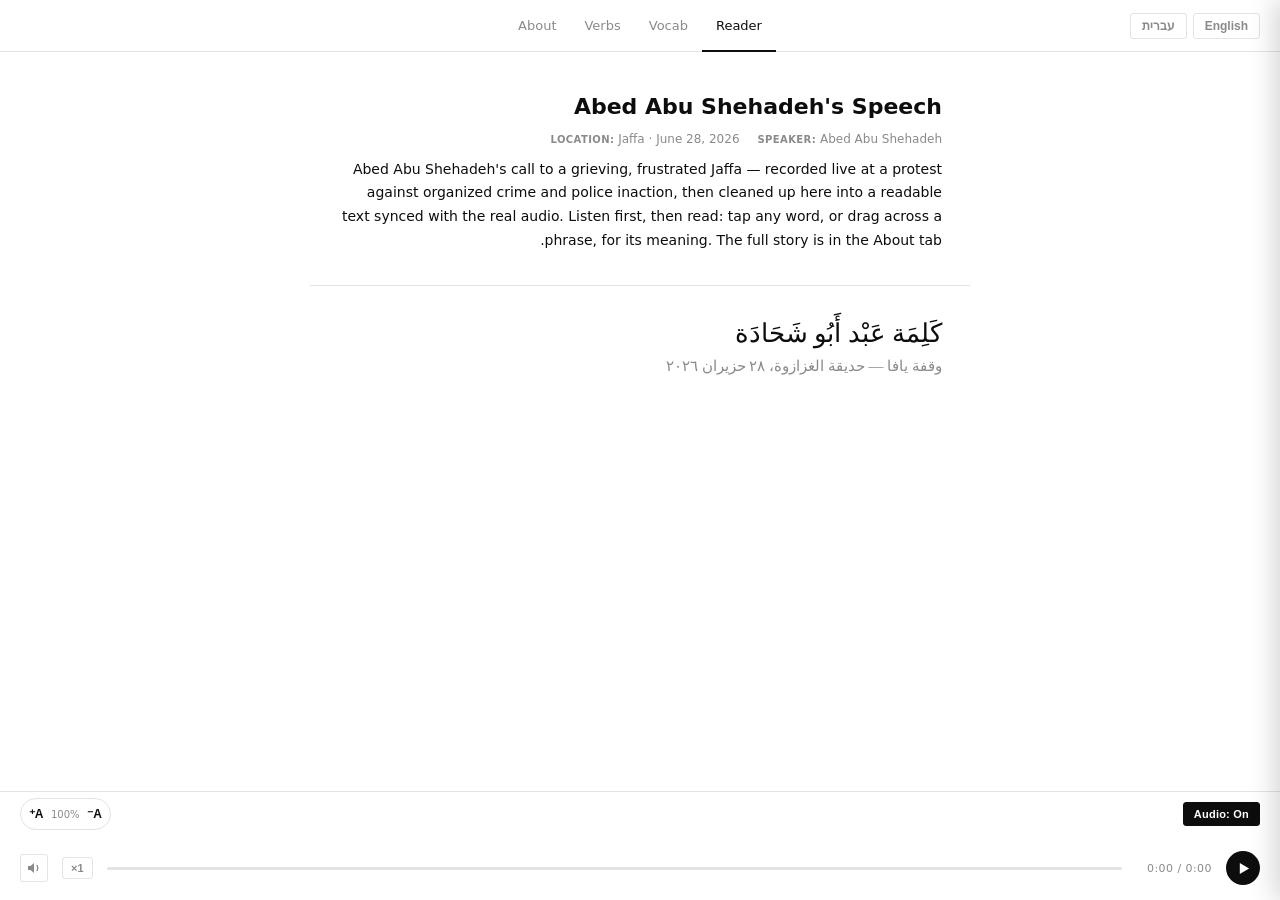
==== app/index.html @ c590884f "Replace the mobile tab row with a hamburger side menu The tab row and language switch were competing" ====
<!DOCTYPE html>
<html lang="ar">
<head>
<meta charset="UTF-8">
<title>Arabic Lab — Reader</title>
<meta name="viewport" content="width=device-width, initial-scale=1">
<link rel="stylesheet" href="css/style.css">
</head>
<body>

<!-- HEADER -->
<header class="header">
  <button class="hamburger-btn" id="hamburger-btn" onclick="openMenu()" aria-label="Menu">
    <svg width="19" height="14" viewBox="0 0 19 14"><rect width="19" height="2"/><rect y="6" width="19" height="2"/><rect y="12" width="19" height="2"/></svg>
  </button>
  <span class="mobile-header-title" id="mobile-header-title">Reader</span>
  <div class="header-side">
    <div class="lang-switch" id="lang-switch">
      <button class="lang-switch-btn" data-lang="he" onclick="setAppLang('he')">עברית</button>
      <button class="lang-switch-btn" data-lang="en" onclick="setAppLang('en')">English</button>
    </div>
  </div>
  <nav class="tabs">
    <div class="tab active" id="tab-reader" onclick="switchTab('reader')">Reader</div>
    <div class="tab" id="tab-vocab" onclick="switchTab('vocab')">Vocab</div>
    <div class="tab" id="tab-verbs" onclick="switchTab('verbs')">Verbs</div>
    <div class="tab" id="tab-about" onclick="switchTab('about')">About</div>
  </nav>
  <div class="header-side" aria-hidden="true"></div>
</header>

<!-- MOBILE SIDE MENU (hamburger drawer) -->
<div class="menu-backdrop" id="menu-backdrop" onclick="closeMenu()"></div>
<nav class="side-menu" id="side-menu">
  <div class="side-menu-header">
    <span class="side-menu-title">Arabic Lab</span>
    <button class="side-menu-close" onclick="closeMenu()" aria-label="Close menu">&times;</button>
  </div>
  <div class="side-menu-items">
    <div class="side-menu-item active" id="menu-tab-reader" onclick="selectMenuTab('reader')">Reader</div>
    <div class="side-menu-item" id="menu-tab-vocab" onclick="selectMenuTab('vocab')">Vocab</div>
    <div class="side-menu-item" id="menu-tab-verbs" onclick="selectMenuTab('verbs')">Verbs</div>
    <div class="side-menu-item" id="menu-tab-about" onclick="selectMenuTab('about')">About</div>
  </div>
</nav>

<!-- READER VIEW -->
<div class="view active" id="view-reader">
  <div class="scroll-area" id="scroll-area">
    <main class="reader" id="reader">
      <div class="lesson-head">
        <h1 class="lesson-title" id="lesson-title" onclick="showHeaderGloss('title')">Abed Abu Shehadeh's Speech</h1>
        <div class="lesson-meta">
          <span class="lesson-meta-item"><span class="lesson-meta-label" id="meta-speaker-label">Speaker:</span> <span id="meta-speaker-value">Abed Abu Shehadeh</span></span>
          <span class="lesson-meta-item"><span class="lesson-meta-label" id="meta-location-label">Location:</span> <span id="meta-location-value">Jaffa &middot; June 28, 2026</span></span>
        </div>
        <p class="lesson-intro" id="lesson-intro">Abed Abu Shehadeh's call to a grieving, frustrated Jaffa — recorded live at a protest against organized crime and police inaction, then cleaned up here into a readable text synced with the real audio. Listen first, then read: tap any word, or drag across a phrase, for its meaning. The full story is in the About tab.</p>
      </div>
      <div class="lesson-title-ar" id="lesson-title-ar" onclick="showHeaderGloss('title')">&#1603;َ&#1604;ِ&#1605;َ&#1577; &#1593;َ&#1576;ْ&#1583; &#1571;َ&#1576;ُ&#1608; &#1588;َ&#1581;َ&#1575;&#1583;َ&#1577;</div>
      <div class="lesson-location-ar" id="lesson-location-ar" onclick="showHeaderGloss('location')">وقفة يافا — حديقة الغزازوة، ٢٨ حزيران ٢٠٢٦</div>
    </main>
  </div>
  <div class="reader-bottom">
    <div class="tray" id="tray">
      <div class="tray-handle-row" id="tray-handle">
        <div class="tray-handle-bar"></div>
      </div>
      <div class="tray-content">
        <div class="tray-arabic" id="tray-ar"></div>
        <div class="tray-divider"></div>
        <div class="tray-gloss">
          <div class="gloss-he" id="tray-he"></div>
          <div class="tray-meta-row" id="tray-meta"></div>
          <div class="gloss-en-wrap" id="gloss-en-wrap">
            <button class="en-chip" id="en-chip" onclick="toggleEn(event)">EN &rsaquo;</button>
            <span class="gloss-en hidden" id="tray-en"></span>
          </div>
        </div>
      </div>
      <div class="tray-actions">
        <button class="save-btn" id="save-btn" onclick="handleSave(event)">Save word</button>
      </div>
    </div>
    <div class="audio-toggle-row">
      <button class="audio-toggle-btn on" id="audio-toggle-btn" onclick="toggleAudioMode()" title="Turn off to read without the player driving audio">Audio: On</button>
      <div class="text-size-ctrl" id="text-size-ctrl">
        <button class="text-size-btn" id="text-size-dec" onclick="adjustReaderScale(-1)" aria-label="Decrease text size">A&#8315;</button>
        <span class="text-size-label" id="text-size-label">100%</span>
        <button class="text-size-btn" id="text-size-inc" onclick="adjustReaderScale(1)" aria-label="Increase text size">A&#8314;</button>
      </div>
    </div>
    <div class="audio-bar" id="audio-bar">
      <audio id="audio-el" src="audio/abed-speech.mp3" preload="metadata"></audio>
      <button class="play-btn" id="play-btn" onclick="togglePlay()">
        <svg id="play-icon" width="13" height="13" viewBox="0 0 14 14"><polygon points="3,1 13,7 3,13"/></svg>
      </button>
      <span class="time-label" id="time-label">0:00 / 0:00</span>
      <div class="scrubber" onclick="scrub(event)">
        <div class="scrubber-fill" id="scrubber-fill" style="width:0%"></div>
      </div>
      <button class="speed-btn" onclick="cycleSpeed()">1&times;</button>
      <button class="mute-btn" id="mute-btn" onclick="toggleMute()" title="Mute audio">
        <svg id="mute-icon" width="15" height="14" viewBox="0 0 15 14" fill="none">
          <path d="M1 5H3.5L7 2V12L3.5 9H1V5Z" fill="currentColor"/>
          <path d="M10 4.5C11 5.5 11 8.5 10 9.5" stroke="currentColor" stroke-width="1.3" stroke-linecap="round"/>
        </svg>
      </button>
    </div>
  </div>
</div>

<!-- VOCAB VIEW -->
<div class="view" id="view-vocab">
  <div class="vocab-scroll">
    <div class="vocab-inner">
      <div class="vocab-header">
        <span class="vocab-title" id="vocab-title">Saved Vocabulary</span>
        <span class="vocab-count" id="vocab-count">0 items</span>
      </div>
      <div class="vocab-toolbar" id="vocab-toolbar">
        <input type="text" id="vocab-search" class="vocab-search" dir="auto" placeholder="Search Arabic, Hebrew, English…" oninput="setVocabSearch(this.value)">
        <div class="vocab-chip-group" id="vocab-type-chips">
          <button class="vocab-chip active" data-filter="all" id="chip-all" onclick="setVocabTypeFilter('all')">All</button>
          <button class="vocab-chip" data-filter="verb" id="chip-verb" onclick="setVocabTypeFilter('verb')">Verbs</button>
          <button class="vocab-chip" data-filter="phrase" id="chip-phrase" onclick="setVocabTypeFilter('phrase')">Phrases</button>
          <button class="vocab-chip" data-filter="other" id="chip-other" onclick="setVocabTypeFilter('other')">Other words</button>
        </div>
        <select id="vocab-sort" class="vocab-sort" onchange="setVocabSort(this.value)">
          <option value="speech" id="sort-speech">Order in speech</option>
          <option value="alpha" id="sort-alpha">Alphabetical (Arabic)</option>
          <option value="recent" id="sort-recent">Recently added</option>
        </select>
      </div>
      <div class="vocab-empty" id="vocab-empty">No words or phrases saved yet — tap a word or drag across a phrase in the Reader, then Save.</div>
      <div class="vocab-list" id="vocab-list"></div>
    </div>
  </div>
</div>

<!-- VERBS VIEW -->
<div class="view" id="view-verbs">
  <div class="verbs-scroll">
    <div class="verbs-inner">
      <div class="verbs-header">
        <span class="verbs-title" id="verbs-title">Verbs in this lesson</span>
        <span class="verbs-count" id="verbs-count"></span>
      </div>
      <div class="verbs-layout">
        <div class="verb-pills" id="verb-pills"></div>
        <div class="verb-card" id="verb-card"></div>
      </div>
    </div>
  </div>
</div>

<!-- ABOUT VIEW -->
<div class="view" id="view-about">
  <div class="about-scroll">
    <div class="about-wrap">
      <div class="about-inner" id="about-inner"></div>
    </div>
  </div>
</div>

<div class="toast" id="toast"></div>

<script src="js/lesson-data.js"></script>
<script src="js/verbs-data.js"></script>
<script src="js/vocab-data.js"></script>
<script src="js/app.js"></script>
</body>
</html>
---- app/css/style.css ----
*, *::before, *::after { box-sizing: border-box; margin: 0; padding: 0; }
:root {
  --black: #0D0D0D; --mid: #8A8A8A; --light: #C8C7C4;
  --rule: #E4E3E0; --active-bg: #F0EFE9;
  --tray-h: 148px; --bar-h: 64px; --reader-scale: 1;
}
html, body {
  height: 100%; height: 100dvh; background: #fff; color: var(--black);
  font-family: -apple-system, 'Segoe UI', system-ui, sans-serif;
  overflow: hidden; display: flex; flex-direction: column;
  user-select: none; -webkit-user-select: none;
  direction: rtl;
}
button, .tab, .word, .vocab-chip, .verb-pill, .verb-group-header { touch-action: manipulation; }

/* ── HEADER ── */
.header {
  flex-shrink: 0; height: 52px; background: #fff;
  border-bottom: 1px solid var(--rule);
  display: grid; grid-template-columns: 1fr auto 1fr; align-items: center;
  padding: 0 20px; z-index: 10;
}
.header-side { display: flex; align-items: center; }
.tabs { display: flex; justify-self: center; }
.tab {
  font-size: 13px; font-weight: 500; color: var(--mid);
  padding: 0 14px; height: 52px; display: flex; align-items: center;
  cursor: pointer; border-bottom: 2px solid transparent; transition: color .15s, border-color .15s;
}
.tab.active { color: var(--black); border-bottom-color: var(--black); }

/* ── HAMBURGER MENU (mobile only — see mobile media query for display:flex/block) ── */
.hamburger-btn {
  display: none; align-items: center; justify-content: center;
  width: 36px; height: 36px; border: none; background: transparent; color: var(--black);
  cursor: pointer; flex-shrink: 0; border-radius: 6px; transition: background .12s;
}
.hamburger-btn svg rect { fill: currentColor; }
.hamburger-btn:hover { background: var(--active-bg); }
.mobile-header-title { display: none; font-size: 14px; font-weight: 600; }
.menu-backdrop {
  position: fixed; inset: 0; background: rgba(0,0,0,.32);
  opacity: 0; pointer-events: none; transition: opacity .22s; z-index: 40;
}
.menu-backdrop.open { opacity: 1; pointer-events: auto; }
.side-menu {
  position: fixed; top: 0; bottom: 0; right: 0; width: min(78vw, 300px);
  background: #fff; box-shadow: -6px 0 24px rgba(0,0,0,.16);
  transform: translateX(100%); transition: transform .26s cubic-bezier(.25,.8,.25,1);
  z-index: 41; display: flex; flex-direction: column;
  padding-top: env(safe-area-inset-top); padding-bottom: env(safe-area-inset-bottom);
}
.side-menu.open { transform: translateX(0); }
.side-menu-header {
  display: flex; align-items: center; justify-content: space-between;
  padding: 18px 20px 14px; border-bottom: 1px solid var(--rule); flex-shrink: 0;
}
.side-menu-title { font-size: 15px; font-weight: 700; letter-spacing: .02em; }
.side-menu-close {
  width: 30px; height: 30px; border-radius: 50%; border: none; background: transparent;
  color: var(--mid); font-size: 20px; line-height: 1; cursor: pointer;
  display: flex; align-items: center; justify-content: center; transition: all .12s;
}
.side-menu-close:hover { background: var(--active-bg); color: var(--black); }
.side-menu-items { display: flex; flex-direction: column; padding: 8px 0; overflow-y: auto; }
.side-menu-item {
  padding: 14px 20px; font-size: 15px; font-weight: 500; color: var(--black);
  cursor: pointer; border-right: 3px solid transparent; text-align: right;
  transition: background .12s, border-color .12s;
}
.side-menu-item.active { border-right-color: var(--black); background: var(--active-bg); font-weight: 700; }
.side-menu-item:hover:not(.active) { background: var(--active-bg); }

/* ── GLOBAL LANGUAGE SWITCH ── */
.lang-switch { display: flex; align-items: center; gap: 6px; direction: ltr; }
.lang-switch-btn {
  font-size: 12px; font-weight: 600; padding: 5px 11px;
  border: 1px solid var(--rule); border-radius: 3px; background: transparent; color: var(--mid);
  cursor: pointer; transition: all .12s;
}
.lang-switch-btn:hover { border-color: var(--black); color: var(--black); }
.lang-switch-btn.active { background: var(--black); border-color: var(--black); color: #fff; }

/* ── VIEWS ── */
.view { display: none; flex: 1; overflow: hidden; flex-direction: column; }
.view.active { display: flex; }

/* ── READER ── */
.scroll-area { flex: 1; overflow-y: auto; overflow-x: hidden; }
.reader { max-width: 660px; margin: 0 auto; padding: 40px 0 48px; }
.lesson-head { padding: 0 28px 32px; border-bottom: 1px solid var(--rule); margin-bottom: 28px; text-align: right; }
.lesson-title { font-size: 22px; font-weight: 600; line-height: 1.35; direction: rtl; text-align: start; margin-bottom: 10px; cursor: pointer; transition: opacity .12s; }
.lesson-title:hover { opacity: .65; }
body.lang-en .lesson-title { direction: ltr; }
.lesson-meta { display: flex; flex-wrap: wrap; gap: 4px 18px; font-size: 12px; color: var(--mid); direction: rtl; text-align: start; }
body.lang-en .lesson-meta { direction: ltr; }
.lesson-meta-label { font-weight: 700; letter-spacing: .04em; text-transform: uppercase; font-size: 10px; }
.lesson-intro { font-size: 14px; line-height: 1.7; color: var(--black); margin-top: 12px; direction: rtl; text-align: start; }
body.lang-en .lesson-intro { direction: ltr; }
.lesson-title-ar {
  font-family: 'Traditional Arabic','Arabic Typesetting','Scheherazade New',serif;
  font-size: 26px; line-height: 1.5; direction: rtl; text-align: right;
  padding: 0 28px 4px; cursor: pointer; transition: opacity .12s;
}
.lesson-title-ar:hover { opacity: .65; }
.lesson-location-ar {
  font-family: 'Traditional Arabic','Arabic Typesetting','Scheherazade New',serif;
  font-size: 15px; color: var(--mid); direction: rtl; text-align: right;
  padding: 0 28px 24px; cursor: pointer; transition: opacity .12s;
}
.lesson-location-ar:hover { opacity: .65; }
.chunk { padding: 18px 28px; border-right: 3px solid transparent; transition: background .2s, border-color .2s; cursor: pointer; }
.chunk.active { background: var(--active-bg); border-right-color: var(--black); }
.chunk.flash { background: var(--active-bg); border-right-color: var(--black); }
.chunk-time { font-size: 10px; color: var(--mid); letter-spacing: .06em; margin-bottom: 6px; font-variant-numeric: tabular-nums; direction: ltr; cursor: pointer; width: fit-content; transition: color .12s; }
.chunk-time:hover { color: var(--black); text-decoration: underline; }
.chunk p { font-family: 'Traditional Arabic','Arabic Typesetting','Scheherazade New','Arial Unicode MS',serif; font-size: calc(20px * var(--reader-scale)); line-height: 2.2; direction: rtl; text-align: right; transition: font-size .15s; }
/* .sentence.active highlight disabled — a second highlight layer inside the already-highlighted
   active chunk read as noise, not signal. Kept selector structure inert in case a different
   treatment (e.g. underline instead of background) is worth trying later. */
.sentence { border-radius: 4px; box-decoration-break: clone; -webkit-box-decoration-break: clone; }
.word { cursor: pointer; display: inline; border-radius: 3px; padding: 2px 1px; transition: background .08s; }
.word:hover { background: rgba(13,13,13,.06); }
.word.selected { background: var(--black); color: #fff; }
.word.in-range { background: rgba(13,13,13,.13); }
.word.in-range.range-start, .word.in-range.range-end { background: rgba(13,13,13,.22); }
.word.live { box-shadow: inset 0 -3px 0 0 var(--black); }
.word.live.selected { box-shadow: none; }

/* ── READER TEXT SIZE CONTROL ── */
/* Lives in the always-visible audio-toggle-row (fixed chrome, never scrolls) rather than
   floating over the reading text — so it can never end up covering the very content it resizes,
   and growing the text never requires pinch-zooming out to reach it or any other toolbar. */
.text-size-ctrl {
  display: flex; align-items: center; gap: 2px;
  border: 1px solid var(--rule); border-radius: 20px; padding: 2px;
}
.text-size-btn {
  width: 26px; height: 26px; border-radius: 50%; border: none; background: transparent;
  color: var(--black); font-weight: 700; font-size: 12px; cursor: pointer;
  display: flex; align-items: center; justify-content: center; transition: background .12s;
}
.text-size-btn:hover:not(:disabled) { background: var(--active-bg); }
.text-size-btn:disabled { color: var(--light); cursor: default; }
.text-size-label { font-size: 10px; color: var(--mid); min-width: 28px; text-align: center; font-variant-numeric: tabular-nums; }

/* ── READER BOTTOM ── */
.reader-bottom { flex-shrink: 0; background: #fff; padding-bottom: env(safe-area-inset-bottom); position: relative; }
.tray { height: 0; overflow: hidden; border-top: 0px solid var(--rule); transition: height .22s cubic-bezier(.25,.8,.25,1), border-top-width .22s; display: flex; align-items: stretch; }
.tray.open { height: var(--tray-h); border-top-width: 1px; }
.tray-handle-row { display: none; }
.tray-content { flex: 1; display: flex; align-items: center; padding: 0 28px; gap: 28px; min-width: 0; }
.tray-arabic { font-family: 'Traditional Arabic','Arabic Typesetting','Scheherazade New',serif; font-size: 30px; line-height: 1.4; direction: rtl; min-width: 100px; max-width: 200px; text-align: right; flex-shrink: 0; }
.tray-arabic.phrase { font-size: 18px; line-height: 1.65; min-width: 130px; }
.tray-divider { width: 1px; background: var(--rule); align-self: stretch; margin: 20px 0; flex-shrink: 0; }
.tray-gloss { flex: 1; display: flex; flex-direction: column; gap: 7px; min-width: 0; }
.gloss-he { font-size: 20px; font-weight: 500; direction: rtl; text-align: start; }
body.lang-en .gloss-he { direction: ltr; }
.tray-meta-row { display: flex; align-items: center; gap: 8px; flex-wrap: wrap; }
.gloss-root { display: inline-flex; align-items: center; gap: 5px; font-size: 11px; font-weight: 600; letter-spacing: .06em; color: var(--mid); padding: 2px 7px; border: 1px solid var(--rule); border-radius: 3px; }
.root-dot { width: 5px; height: 5px; border-radius: 50%; background: var(--black); }
.badge { display: inline-block; font-size: 10px; font-weight: 700; letter-spacing: .07em; text-transform: uppercase; padding: 2px 7px; border-radius: 3px; }
.badge-idiom { color: var(--black); border: 1px solid var(--black); }
.badge-proverb { color: #fff; background: var(--black); border: 1px solid var(--black); }
.gloss-en-wrap { display: flex; align-items: center; gap: 8px; }
.gloss-en { font-size: 13px; color: var(--mid); transition: opacity .15s; direction: ltr; text-align: start; }
.gloss-en.hidden { opacity: 0; pointer-events: none; }
.en-chip { font-size: 10px; font-weight: 700; letter-spacing: .08em; padding: 3px 8px; border: 1px solid var(--rule); border-radius: 3px; cursor: pointer; color: var(--mid); background: transparent; transition: all .12s; }
.en-chip:hover { border-color: var(--black); color: var(--black); }
.en-chip.showing { background: var(--black); color: #fff; border-color: var(--black); }
.tray-actions { display: flex; flex-direction: column; gap: 8px; padding: 0 0 0 20px; align-items: flex-end; justify-content: center; flex-shrink: 0; }
.save-btn { font-size: 12px; font-weight: 600; letter-spacing: .04em; padding: 8px 14px; border-radius: 3px; cursor: pointer; border: 1.5px solid var(--black); background: transparent; color: var(--black); transition: all .12s; white-space: nowrap; min-width: 104px; text-align: center; }
.save-btn:hover { background: var(--black); color: #fff; }
.save-btn:disabled, .save-btn.saved {
  cursor: default; pointer-events: none;
  border-color: var(--rule); color: var(--mid); background: var(--active-bg);
}
.audio-toggle-row { display: flex; justify-content: space-between; align-items: center; padding: 6px 20px; border-top: 1px solid var(--rule); background: #fff; }
.audio-bar { height: var(--bar-h); display: flex; align-items: center; padding: 0 20px; gap: 14px; background: #fff; }
.play-btn { width: 34px; height: 34px; border-radius: 50%; background: var(--black); border: none; cursor: pointer; display: flex; align-items: center; justify-content: center; flex-shrink: 0; transition: opacity .12s; }
.play-btn:hover { opacity: .75; }
.play-btn svg { fill: #fff; }
.time-label { font-size: 11px; color: var(--mid); font-variant-numeric: tabular-nums; letter-spacing: .04em; flex-shrink: 0; min-width: 76px; }
.scrubber { flex: 1; height: 3px; background: var(--rule); border-radius: 2px; cursor: pointer; position: relative; }
.scrubber-fill { position: absolute; left: 0; top: 0; bottom: 0; background: var(--black); border-radius: 2px; }
.speed-btn { font-size: 11px; font-weight: 700; color: var(--mid); padding: 4px 8px; border: 1px solid var(--rule); border-radius: 3px; cursor: pointer; background: transparent; transition: all .12s; flex-shrink: 0; }
.speed-btn:hover { border-color: var(--black); color: var(--black); }
.mute-btn { display: flex; align-items: center; justify-content: center; width: 28px; height: 28px; color: var(--mid); border: 1px solid var(--rule); border-radius: 3px; cursor: pointer; background: transparent; transition: all .12s; flex-shrink: 0; }
.mute-btn:hover { border-color: var(--black); color: var(--black); }
.mute-btn.muted { color: #fff; background: var(--black); border-color: var(--black); }
.audio-toggle-btn { font-size: 11px; font-weight: 600; letter-spacing: .02em; padding: 5px 10px; border-radius: 3px; cursor: pointer; transition: all .12s; flex-shrink: 0; white-space: nowrap; }
.audio-toggle-btn.on { color: #fff; background: var(--black); border: 1px solid var(--black); }
.audio-toggle-btn:not(.on) { color: var(--mid); background: transparent; border: 1px solid var(--rule); }
.audio-toggle-btn:not(.on):hover { border-color: var(--black); color: var(--black); }
.audio-bar.audio-off { display: none; }

/* ── VERBS VIEW ── */
.verbs-scroll { flex: 1; overflow-y: auto; }
.verbs-inner { max-width: 1360px; margin: 0 auto; padding: 32px 24px 48px; }

.verbs-header { display: flex; align-items: baseline; justify-content: space-between; margin-bottom: 24px; }
.verbs-title { font-size: 13px; font-weight: 600; letter-spacing: .05em; text-transform: uppercase; }
.verbs-count { font-size: 12px; color: var(--mid); }

/* two-column layout: list (right, RTL) + drill-down card (left) */
.verbs-layout { display: flex; gap: 28px; align-items: flex-start; }

/* verb list (right column) */
.verb-pills { display: flex; flex-direction: column; gap: 0; width: 620px; flex-shrink: 0; max-height: calc(100vh - 180px); overflow-y: auto; position: sticky; top: 0; }
.verb-group-header {
  display: flex; align-items: baseline; gap: 8px; cursor: pointer; user-select: none;
  padding: 6px 2px 8px; border-bottom: 1.5px solid var(--black);
}
.verb-group-title { font-size: 15px; font-weight: 800; letter-spacing: .04em; color: var(--black); }
.verb-group-sub { font-weight: 400; letter-spacing: .02em; color: var(--mid); font-size: 13px; }
.verb-group-count { font-size: 11px; font-weight: 600; color: var(--mid); margin-inline-start: auto; }
.verb-group-chevron { font-size: 10px; color: var(--mid); transition: transform .15s; flex-shrink: 0; }
.verb-group-header.collapsed .verb-group-chevron { transform: rotate(-90deg); }
.verb-pill-row { display: grid; grid-template-columns: repeat(3, 1fr); gap: 6px 8px; }
.verb-pill-row.collapsed { display: none; }
.verb-group-header:hover .verb-group-title { color: var(--black); text-decoration: underline; }
.verb-pill {
  display: flex; align-items: baseline; justify-content: space-between; gap: 6px;
  width: 100%; box-sizing: border-box; text-align: right;
  font-size: 15px; padding: 6px 8px;
  border: 1.5px solid var(--rule); border-radius: 4px;
  cursor: pointer; background: transparent; color: var(--black);
  transition: all .12s;
}
.verb-pill.active { background: var(--black); color: #fff; border-color: var(--black); }
.verb-pill:hover:not(.active) { border-color: var(--black); }
.verb-pill-ar { font-family: 'Traditional Arabic','Arabic Typesetting','Scheherazade New',serif; font-size: 17px; direction: rtl; }
.verb-pill-root { font-size: 10px; font-weight: 600; letter-spacing: .04em; color: var(--mid); flex-shrink: 0; }
.verb-pill.active .verb-pill-root { color: rgba(255,255,255,.6); }

/* drill-down card (left column) */
.verb-pills + .verb-card { flex: 1; min-width: 0; }

/* main verb card */
.verb-card { border: 1px solid var(--rule); border-radius: 6px; overflow: hidden; }

.verb-card-head {
  padding: 24px 28px 20px;
  border-bottom: 1px solid var(--rule);
  display: flex; align-items: flex-start; justify-content: space-between; gap: 20px;
}
.verb-card-ar { text-align: right; }
.verb-ar-main {
  font-family: 'Traditional Arabic','Arabic Typesetting','Scheherazade New',serif;
  font-size: 38px; line-height: 1.3; direction: rtl; color: var(--black);
}
.verb-ar-sub {
  font-family: 'Traditional Arabic','Arabic Typesetting','Scheherazade New',serif;
  font-size: 15px; direction: rtl; color: var(--mid); margin-top: 2px; text-align: right;
}
.verb-card-meta { display: flex; flex-direction: column; gap: 10px; align-items: flex-end; }
.binyan-badge {
  font-size: 13px; font-weight: 700; letter-spacing: .04em;
  padding: 5px 12px; border: 1.5px solid var(--black); border-radius: 4px;
  color: var(--black); white-space: nowrap;
}
.verb-root-tag {
  font-size: 11px; font-weight: 600; letter-spacing: .1em; color: var(--mid);
  text-transform: uppercase;
}
.verb-gloss-he { font-size: 19px; font-weight: 500; direction: rtl; text-align: start; }
body.lang-en .verb-gloss-he { direction: ltr; }
.verb-gloss-en-wrap { display: flex; align-items: center; gap: 8px; margin-top: 2px; }
.verb-gloss-en { font-size: 13px; color: var(--mid); direction: ltr; text-align: start; }
.verb-gloss-en.hidden { display: none; }

/* derived forms */
.verb-derived { padding: 20px 28px; border-bottom: 1px solid var(--rule); }
.derived-label { font-size: 11px; font-weight: 600; letter-spacing: .08em; text-transform: uppercase; color: var(--mid); margin-bottom: 12px; }
.derived-row { display: flex; gap: 24px; flex-wrap: wrap; }
.derived-item { display: flex; flex-direction: column; gap: 3px; }
.derived-ar {
  font-family: 'Traditional Arabic','Arabic Typesetting','Scheherazade New',serif;
  font-size: 20px; direction: rtl; color: var(--black);
}
.derived-sub { font-size: 11px; color: var(--mid); direction: rtl; text-align: right; }

/* conjugation */
.verb-conj { padding: 20px 28px; }
.conj-tabs { display: flex; gap: 0; margin-bottom: 20px; border-bottom: 1px solid var(--rule); }
.conj-tab {
  font-size: 13px; font-weight: 500; color: var(--mid);
  padding: 8px 16px; cursor: pointer;
  border-bottom: 2px solid transparent; margin-bottom: -1px;
  transition: color .12s, border-color .12s;
}
.conj-tab.active { color: var(--black); border-bottom-color: var(--black); }

.conj-table-wrap { width: 100%; overflow-x: auto; -webkit-overflow-scrolling: touch; }
.conj-table { width: 100%; border-collapse: collapse; direction: rtl; }
.conj-table tr { border-bottom: 1px solid var(--rule); }
.conj-table tr:last-child { border-bottom: none; }
.conj-table td { padding: 10px 0; vertical-align: middle; }
.conj-pronoun {
  font-size: 12px; color: var(--mid); font-weight: 500;
  text-align: right; padding-right: 0; padding-left: 24px;
  white-space: nowrap; width: 80px;
}
.conj-he {
  font-size: 13px; color: var(--mid); text-align: right;
  padding-left: 20px; direction: rtl; white-space: nowrap;
}
.conj-ar {
  font-family: 'Traditional Arabic','Arabic Typesetting','Scheherazade New',serif;
  font-size: 20px; direction: rtl; text-align: right;
  color: var(--black);
}
.conj-context { font-size: 11px; color: var(--light); font-style: italic; text-align: left; direction: ltr; padding-left: 8px; }

/* ── VOCAB VIEW ── */
.vocab-scroll { flex: 1; overflow-y: auto; }
.vocab-inner { max-width: 900px; margin: 0 auto; padding: 32px 24px 48px; }
.vocab-header { display: flex; align-items: baseline; justify-content: space-between; margin-bottom: 24px; }
.vocab-title { font-size: 13px; font-weight: 600; letter-spacing: .05em; text-transform: uppercase; }
.vocab-count { font-size: 12px; color: var(--mid); }
.vocab-empty { padding: 64px 20px; text-align: center; color: var(--mid); font-size: 14px; line-height: 1.6; }
.vocab-toolbar { display: flex; align-items: center; gap: 12px; flex-wrap: wrap; margin-bottom: 20px; }
.vocab-search {
  flex: 1 1 200px; min-width: 160px; font-size: 13px; padding: 8px 12px;
  border: 1px solid var(--rule); border-radius: 6px; background: #fff; color: var(--black);
  font-family: inherit;
}
.vocab-search:focus { outline: none; border-color: var(--black); }
.vocab-chip-group { display: flex; gap: 6px; flex-wrap: wrap; }
.vocab-chip {
  font-size: 12px; font-weight: 600; padding: 7px 12px; border-radius: 20px;
  border: 1px solid var(--rule); background: transparent; color: var(--mid); cursor: pointer;
  transition: all .12s; white-space: nowrap;
}
.vocab-chip:hover { border-color: var(--black); color: var(--black); }
.vocab-chip.active { background: var(--black); border-color: var(--black); color: #fff; }
.vocab-sort {
  font-size: 12px; font-weight: 500; padding: 7px 10px; border-radius: 6px;
  border: 1px solid var(--rule); background: #fff; color: var(--black); cursor: pointer;
  font-family: inherit;
}
.vocab-no-results { grid-column: 1 / -1; padding: 48px 20px; text-align: center; color: var(--mid); font-size: 14px; }
.vocab-list { display: grid; grid-template-columns: repeat(2, minmax(0, 1fr)); gap: 16px; align-items: start; }
@media (max-width: 560px) { .vocab-list { grid-template-columns: 1fr; } }
.vocab-item {
  border: 1px solid var(--rule); border-radius: 10px; background: #fff;
  padding: 16px 16px 6px; display: flex; flex-direction: column;
}
.vocab-card-head { display: flex; align-items: flex-start; justify-content: space-between; gap: 10px; }
.vocab-card-actions { display: flex; gap: 6px; flex-shrink: 0; }
.vocab-row-ar {
  font-family: 'Traditional Arabic','Arabic Typesetting','Scheherazade New',serif;
  font-size: 21px; line-height: 1.4; direction: rtl; text-align: right;
  flex: 1; min-width: 0;
}
.vocab-row-ar.phrase { font-size: 16px; line-height: 1.55; }
.vocab-card-divider { height: 1px; background: var(--rule); margin: 12px 0; flex-shrink: 0; }
.vocab-row-gloss { display: flex; flex-direction: column; gap: 6px; min-width: 0; padding-bottom: 12px; }
.vocab-row-he { font-size: 15px; font-weight: 500; direction: rtl; text-align: start; }
body.lang-en .vocab-row-he { direction: ltr; }
.vocab-row-meta { display: flex; align-items: center; gap: 8px; flex-wrap: wrap; }
.vocab-row-en-wrap { display: flex; align-items: center; gap: 8px; }
.vocab-row-en { font-size: 12px; color: var(--mid); transition: opacity .15s; direction: ltr; text-align: start; }
.vocab-row-en.hidden { opacity: 0; pointer-events: none; position: absolute; }
.vocab-row-toggle {
  flex-shrink: 0; width: 26px; height: 26px; border-radius: 50%;
  border: 1px solid var(--rule); background: transparent; cursor: pointer;
  display: flex; align-items: center; justify-content: center;
  color: var(--mid); font-size: 11px; transition: all .12s;
}
.vocab-row-toggle:hover { border-color: var(--black); color: var(--black); }
.vocab-row-toggle .chev { display: inline-block; transition: transform .18s; }
.vocab-row-toggle.open { background: var(--black); border-color: var(--black); color: #fff; }
.vocab-row-toggle.open .chev { transform: rotate(180deg); }
.vocab-row-delete {
  flex-shrink: 0; width: 26px; height: 26px; border-radius: 50%;
  border: 1px solid var(--rule); background: transparent; cursor: pointer;
  display: flex; align-items: center; justify-content: center;
  color: var(--mid); font-size: 16px; line-height: 1; transition: all .12s;
}
.vocab-row-delete:hover { border-color: #b33; color: #b33; }
.vocab-expand { max-height: 0; overflow: hidden; opacity: 0; transition: max-height .25s cubic-bezier(.25,.8,.25,1), opacity .2s; }
.vocab-expand.open { max-height: 260px; opacity: 1; }
.vocab-expand-inner { padding: 0 0 16px; }
.vocab-expand-time { font-size: 10px; color: var(--mid); letter-spacing: .06em; margin-bottom: 8px; direction: ltr; text-align: right; font-variant-numeric: tabular-nums; }
.vocab-expand-text {
  font-family: 'Traditional Arabic','Arabic Typesetting','Scheherazade New',serif;
  font-size: 16px; line-height: 1.9; direction: rtl; text-align: right;
  background: var(--active-bg); border-radius: 6px; padding: 12px 14px;
}
.chunk-preview-hl { background: var(--black); color: #fff; border-radius: 3px; padding: 1px 5px; }

/* ABOUT VIEW */
.about-scroll { flex: 1; overflow-y: auto; }
.about-wrap { max-width: 640px; margin: 0 auto; padding: 40px 24px 64px; }
.about-section { margin-bottom: 40px; }
.about-eyebrow { font-size: 11px; letter-spacing: .1em; text-transform: uppercase; color: var(--mid); margin-bottom: 8px; }
.about-heading { font-size: 20px; font-weight: 600; margin: 0 0 14px; color: var(--black); }
.about-text { font-size: 15px; line-height: 1.7; color: var(--black); margin: 0 0 12px; }
.about-text:last-child { margin-bottom: 0; }
.about-source { padding-top: 20px; border-top: 1px solid var(--rule); font-size: 12px; color: var(--mid); }
.about-source a { color: var(--mid); text-decoration: underline; }
.about-source a:hover { color: var(--black); }

.toast { position: fixed; bottom: 24px; left: 50%; transform: translateX(-50%) translateY(6px); background: var(--black); color: #fff; font-size: 13px; padding: 9px 18px; border-radius: 4px; opacity: 0; transition: opacity .2s, transform .2s; pointer-events: none; z-index: 99; white-space: nowrap; }
.toast.show { opacity: 1; transform: translateX(-50%) translateY(0); }

/* ══════════════════════════ MOBILE (≤720px) ══════════════════════════ */
@media (max-width: 720px) {
  /* — header: swap the tab row for a hamburger + centered title, so Vocab/Verbs/About live in
     the side menu instead of competing with the language switch for a narrow header — */
  .header { display: flex; align-items: center; padding: 0 6px; gap: 4px; }
  .header > .header-side:last-child { display: none; }
  .header-side { flex-shrink: 0; }
  .tabs { display: none; }
  .hamburger-btn { display: flex; }
  .mobile-header-title { display: block; flex: 1 1 auto; text-align: center; overflow: hidden; text-overflow: ellipsis; white-space: nowrap; }
  .lang-switch-btn { font-size: 11px; padding: 4px 8px; }

  /* — reader column: reclaim width, tighten spacing — */
  .reader { padding: 24px 0 40px; }
  .lesson-head { padding: 0 16px 24px; }
  .lesson-title-ar { padding: 0 16px 4px; }
  .lesson-location-ar { padding: 0 16px 20px; }
  .chunk { padding: 14px 16px; }

  /* — tray: float above the audio bar instead of squeezing scroll-area height, so the reader
     keeps its full scroll room whether or not a translation is showing, and content that would
     otherwise be squeezed (arabic | divider | gloss | save) stacks in a column instead. — */
  .tray, .tray.open {
    height: auto; max-height: min(64vh, 500px);
  }
  .tray {
    position: absolute; left: 0; right: 0; bottom: 100%;
    flex-direction: column;
    overflow-y: auto; -webkit-overflow-scrolling: touch;
    border-radius: 14px 14px 0 0; border-top: none; background: #fff;
    box-shadow: 0 -6px 20px rgba(0,0,0,.14);
    transform: translateY(14px); opacity: 0; pointer-events: none;
    transition: transform .24s cubic-bezier(.25,.8,.25,1), opacity .2s;
    z-index: 20;
  }
  .tray.open { transform: translateY(0); opacity: 1; pointer-events: auto; }
  .tray-handle-row { display: flex; align-items: center; justify-content: center; position: relative; padding: 8px 12px 6px; flex-shrink: 0; touch-action: none; cursor: pointer; }
  .tray-handle-bar { width: 36px; height: 4px; border-radius: 2px; background: var(--rule); transition: background .12s; }
  .tray-handle-row:hover .tray-handle-bar { background: var(--mid); }
  .tray-content { flex-direction: column; align-items: stretch; padding: 4px 18px 4px; gap: 6px; }
  .tray-arabic, .tray-arabic.phrase { max-width: none; min-width: 0; }
  .tray-arabic { font-size: 26px; line-height: 1.3; }
  .tray-arabic.phrase { font-size: 17px; line-height: 1.5; }
  .tray-divider { width: 100%; height: 1px; margin: 0; align-self: stretch; }
  .tray-gloss { gap: 5px; }
  .gloss-he { font-size: 18px; }
  .tray-actions { flex-direction: row; padding: 6px 18px 12px; align-items: stretch; }
  .tray-actions .save-btn { flex: 1; min-width: 0; }

  /* — bigger touch targets for small icon buttons — */
  .mute-btn { width: 36px; height: 36px; }
  .vocab-row-toggle, .vocab-row-delete { width: 36px; height: 36px; }
  .en-chip { padding: 6px 10px; }
  .text-size-btn { width: 32px; height: 32px; }

  /* — verbs view: stack the pill list above the card instead of a fixed 620px side column — */
  .verbs-inner { padding: 24px 14px 40px; }
  .verbs-layout { flex-direction: column; gap: 20px; }
  .verb-pills { width: 100%; max-height: none; overflow-y: visible; position: static; }
  .verb-pills + .verb-card { flex: none; width: 100%; }
  .verb-pill-row { grid-template-columns: 1fr; }
  .verb-card-head { padding: 16px 16px 14px; flex-wrap: wrap; gap: 12px; }
  .verb-ar-main { font-size: 30px; }
  .verb-derived, .verb-conj { padding: 14px 16px; }
  .derived-row { gap: 16px; }
  .conj-pronoun { padding-left: 14px; width: 64px; font-size: 11px; }
  .conj-he { padding-left: 12px; font-size: 12px; }
  .conj-ar { font-size: 18px; }
  .conj-table td:last-child { display: none; }

  /* — vocab: let the search bar take its own full-width row above the filter chips — */
  .vocab-search { flex: 1 1 100%; }
}

/* Very narrow phones (e.g. compact Android widths ~320px) still overflow the header by a few
   tens of px even after the 720px breakpoint's tightening — shave a bit more so all 4 tabs +
   the language switch fit without relying on the .tabs overflow-x:auto fallback. */
@media (max-width: 340px) {
  .header { gap: 4px; padding: 0 8px; }
  .tab { padding: 0 6px; font-size: 11.5px; }
  .lang-switch-btn { padding: 3px 6px; font-size: 10.5px; }
}
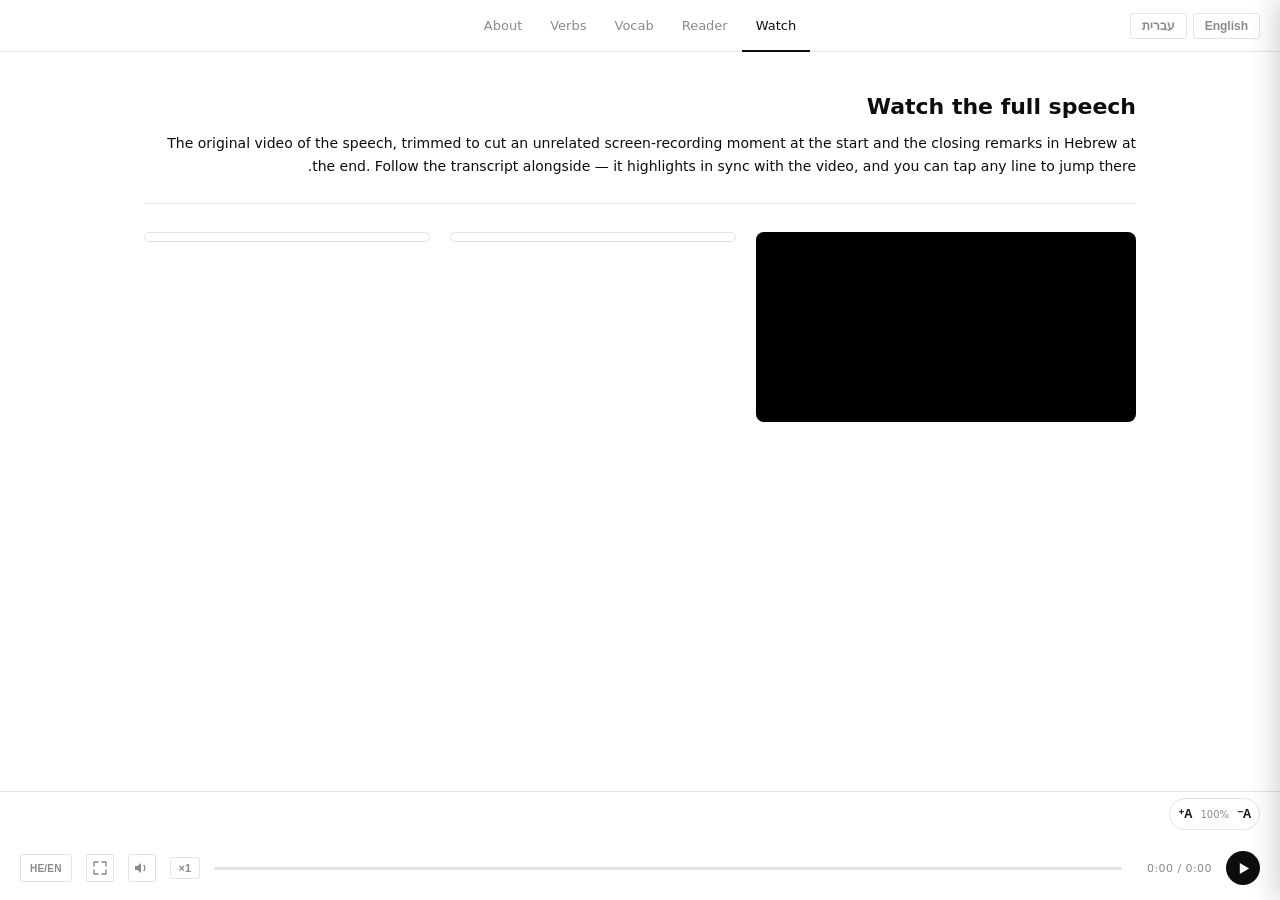
==== commit 06b31010: "Redesign Watch tab: running translation, mobile fullscreen, tighter crop Reworked the Watch tab's in" ====
--- a/app/index.html
+++ b/app/index.html
@@ -13,7 +13,7 @@
   <button class="hamburger-btn" id="hamburger-btn" onclick="openMenu()" aria-label="Menu">
     <svg width="19" height="14" viewBox="0 0 19 14"><rect width="19" height="2"/><rect y="6" width="19" height="2"/><rect y="12" width="19" height="2"/></svg>
   </button>
-  <span class="mobile-header-title" id="mobile-header-title">Reader</span>
+  <span class="mobile-header-title" id="mobile-header-title">Watch</span>
   <div class="header-side">
     <div class="lang-switch" id="lang-switch">
       <button class="lang-switch-btn" data-lang="he" onclick="setAppLang('he')">עברית</button>
@@ -21,7 +21,8 @@
     </div>
   </div>
   <nav class="tabs">
-    <div class="tab active" id="tab-reader" onclick="switchTab('reader')">Reader</div>
+    <div class="tab active" id="tab-watch" onclick="switchTab('watch')">Watch</div>
+    <div class="tab" id="tab-reader" onclick="switchTab('reader')">Reader</div>
     <div class="tab" id="tab-vocab" onclick="switchTab('vocab')">Vocab</div>
     <div class="tab" id="tab-verbs" onclick="switchTab('verbs')">Verbs</div>
     <div class="tab" id="tab-about" onclick="switchTab('about')">About</div>
@@ -37,7 +38,8 @@
     <button class="side-menu-close" onclick="closeMenu()" aria-label="Close menu">&times;</button>
   </div>
   <div class="side-menu-items">
-    <div class="side-menu-item active" id="menu-tab-reader" onclick="selectMenuTab('reader')">Reader</div>
+    <div class="side-menu-item active" id="menu-tab-watch" onclick="selectMenuTab('watch')">Watch</div>
+    <div class="side-menu-item" id="menu-tab-reader" onclick="selectMenuTab('reader')">Reader</div>
     <div class="side-menu-item" id="menu-tab-vocab" onclick="selectMenuTab('vocab')">Vocab</div>
     <div class="side-menu-item" id="menu-tab-verbs" onclick="selectMenuTab('verbs')">Verbs</div>
     <div class="side-menu-item" id="menu-tab-about" onclick="selectMenuTab('about')">About</div>
@@ -45,7 +47,7 @@
 </nav>
 
 <!-- READER VIEW -->
-<div class="view active" id="view-reader">
+<div class="view" id="view-reader">
   <div class="scroll-area" id="scroll-area">
     <main class="reader" id="reader">
       <div class="lesson-head">
@@ -83,6 +85,10 @@
     </div>
     <div class="audio-toggle-row">
       <button class="audio-toggle-btn on" id="audio-toggle-btn" onclick="toggleAudioMode()" title="Turn off to read without the player driving audio">Audio: On</button>
+      <div class="voice-toggle" id="voice-toggle">
+        <button class="voice-toggle-btn active" data-src="recording" onclick="setAudioSource('recording')" title="The real recorded speech">Recording</button>
+        <button class="voice-toggle-btn" id="voiceover-btn" data-src="voiceover" onclick="setAudioSource('voiceover')" title="AI voiceover of the reading-edition text">AI reading</button>
+      </div>
       <div class="text-size-ctrl" id="text-size-ctrl">
         <button class="text-size-btn" id="text-size-dec" onclick="adjustReaderScale(-1)" aria-label="Decrease text size">A&#8315;</button>
         <span class="text-size-label" id="text-size-label">100%</span>
@@ -139,7 +145,7 @@
 
 <!-- VERBS VIEW -->
 <div class="view" id="view-verbs">
-  <div class="verbs-scroll">
+  <div class="verbs-scroll" id="verbs-scroll">
     <div class="verbs-inner">
       <div class="verbs-header">
         <span class="verbs-title" id="verbs-title">Verbs in this lesson</span>
@@ -149,6 +155,65 @@
         <div class="verb-pills" id="verb-pills"></div>
         <div class="verb-card" id="verb-card"></div>
       </div>
+    </div>
+  </div>
+</div>
+
+<!-- WATCH VIEW -->
+<div class="view active" id="view-watch">
+  <div class="watch-scroll">
+    <div class="watch-wrap">
+      <div class="watch-head">
+        <h1 class="watch-title" id="watch-title">Watch the full speech</h1>
+        <p class="watch-intro" id="watch-intro">The original video of the speech, trimmed to cut an unrelated screen-recording moment at the start and the closing remarks in Hebrew at the end. Follow the transcript alongside — it highlights in sync with the video, and you can tap any line to jump there.</p>
+      </div>
+      <div class="watch-layout">
+        <div class="watch-video-wrap">
+          <video class="watch-video" id="watch-video" playsinline preload="metadata">
+            <source src="video/abed-speech.mp4" type="video/mp4">
+            <track id="watch-captions" kind="subtitles" src="video/captions-ar.vtt" srclang="ar" label="العربية">
+          </video>
+          <div class="watch-mobile-captions" id="watch-mobile-captions">
+            <div class="watch-mobile-cap-ar" id="watch-mobile-cap-ar"></div>
+            <div class="watch-mobile-cap-tr" id="watch-mobile-cap-tr"></div>
+          </div>
+        </div>
+        <div class="watch-transcript" id="watch-transcript-ar"></div>
+        <div class="watch-transcript watch-transcript-tr-panel" id="watch-transcript-tr"></div>
+      </div>
+    </div>
+  </div>
+  <div class="watch-bottom">
+    <div class="audio-toggle-row">
+      <div class="text-size-ctrl" id="watch-text-size-ctrl">
+        <button class="text-size-btn" id="watch-text-size-dec" onclick="adjustWatchScale(-1)" aria-label="Decrease text size">A&#8315;</button>
+        <span class="text-size-label" id="watch-text-size-label">100%</span>
+        <button class="text-size-btn" id="watch-text-size-inc" onclick="adjustWatchScale(1)" aria-label="Increase text size">A&#8314;</button>
+      </div>
+    </div>
+    <div class="audio-bar" id="watch-toolbar">
+      <button class="play-btn" id="watch-play-btn" onclick="toggleWatchPlay()">
+        <svg id="watch-play-icon" width="13" height="13" viewBox="0 0 14 14"><polygon points="3,1 13,7 3,13"/></svg>
+      </button>
+      <span class="time-label" id="watch-time-label">0:00 / 0:00</span>
+      <div class="scrubber" onclick="scrubWatch(event)">
+        <div class="scrubber-fill" id="watch-scrubber-fill" style="width:0%"></div>
+      </div>
+      <button class="speed-btn" id="watch-speed-btn" onclick="cycleWatchSpeed()">1&times;</button>
+      <button class="mute-btn" id="watch-mute-btn" onclick="toggleWatchMute()" title="Mute audio">
+        <svg id="watch-mute-icon" width="15" height="14" viewBox="0 0 15 14" fill="none">
+          <path d="M1 5H3.5L7 2V12L3.5 9H1V5Z" fill="currentColor"/>
+          <path d="M10 4.5C11 5.5 11 8.5 10 9.5" stroke="currentColor" stroke-width="1.3" stroke-linecap="round"/>
+        </svg>
+      </button>
+      <button class="mute-btn" id="watch-theater-btn" onclick="toggleWatchTheater()" title="Expand">
+        <svg id="watch-theater-icon" width="14" height="14" viewBox="0 0 14 14" fill="none" stroke="currentColor" stroke-width="1.4" stroke-linecap="round" stroke-linejoin="round">
+          <path d="M1 5V1H5"/><path d="M13 5V1H9"/><path d="M1 9V13H5"/><path d="M13 9V13H9"/>
+        </svg>
+      </button>
+      <button class="mute-btn watch-tr-toggle-btn active" id="watch-tr-toggle-btn" onclick="toggleWatchTranslationVisible()" title="Hide translation">
+        <span aria-hidden="true">HE/EN</span>
+      </button>
     </div>
   </div>
 </div>
@@ -165,8 +230,10 @@
 <div class="toast" id="toast"></div>
 
 <script src="js/lesson-data.js"></script>
+<script src="js/voiceover-data.js"></script>
 <script src="js/verbs-data.js"></script>
 <script src="js/vocab-data.js"></script>
+<script src="js/watch-captions-data.js"></script>
 <script src="js/app.js"></script>
 </body>
 </html>
--- a/app/css/style.css
+++ b/app/css/style.css
@@ -2,7 +2,7 @@
 :root {
   --black: #0D0D0D; --mid: #8A8A8A; --light: #C8C7C4;
   --rule: #E4E3E0; --active-bg: #F0EFE9;
-  --tray-h: 148px; --bar-h: 64px; --reader-scale: 1;
+  --tray-h: 148px; --bar-h: 64px; --reader-scale: 1; --watch-scale: 1;
 }
 html, body {
   height: 100%; height: 100dvh; background: #fff; color: var(--black);
@@ -193,6 +193,11 @@
 .audio-toggle-btn:not(.on) { color: var(--mid); background: transparent; border: 1px solid var(--rule); }
 .audio-toggle-btn:not(.on):hover { border-color: var(--black); color: var(--black); }
 .audio-bar.audio-off { display: none; }
+.voice-toggle { display: flex; gap: 4px; }
+.voice-toggle-btn { font-size: 11px; font-weight: 600; letter-spacing: .02em; padding: 5px 10px; border-radius: 3px; cursor: pointer; transition: all .12s; flex-shrink: 0; white-space: nowrap; color: var(--mid); background: transparent; border: 1px solid var(--rule); }
+.voice-toggle-btn:hover:not(:disabled) { border-color: var(--black); color: var(--black); }
+.voice-toggle-btn.active { color: #fff; background: var(--black); border-color: var(--black); }
+.voice-toggle-btn:disabled { opacity: .35; cursor: not-allowed; }
 
 /* ── VERBS VIEW ── */
 .verbs-scroll { flex: 1; overflow-y: auto; }
@@ -389,6 +394,82 @@
   background: var(--active-bg); border-radius: 6px; padding: 12px 14px;
 }
 .chunk-preview-hl { background: var(--black); color: #fff; border-radius: 3px; padding: 1px 5px; }
+
+/* WATCH VIEW */
+.watch-scroll { flex: 1; overflow-y: auto; }
+.watch-wrap { max-width: 1040px; margin: 0 auto; padding: 40px 24px 64px; }
+.watch-head { padding-bottom: 24px; border-bottom: 1px solid var(--rule); margin-bottom: 28px; direction: rtl; text-align: start; }
+body.lang-en .watch-head { direction: ltr; }
+.watch-title { font-size: 22px; font-weight: 600; line-height: 1.35; margin-bottom: 10px; }
+.watch-intro { font-size: 14px; line-height: 1.7; color: var(--black); }
+/* Three columns: video, Arabic transcript, translation transcript -- separate scrollable panels
+   rather than one paired block, so each can be read/scrolled on its own. Clicking a line in
+   either panel seeks the video and highlights + scrolls the matching line in both. */
+.watch-layout { display: flex; gap: 20px; align-items: flex-start; }
+.watch-video-wrap { position: relative; flex: 0 0 auto; width: 100%; max-width: 380px; }
+.watch-video { display: block; width: 100%; max-height: 58vh; border-radius: 8px; background: #000; }
+.watch-transcript { flex: 1; min-width: 0; max-height: 58vh; overflow-y: auto; border: 1px solid var(--rule); border-radius: 8px; padding: 4px 0; user-select: none; -webkit-user-select: none; }
+.watch-cue { padding: 10px 16px; cursor: pointer; border-right: 3px solid transparent; color: var(--mid); transition: background .12s, color .12s; }
+.watch-cue:hover { background: var(--active-bg); }
+.watch-cue.active { background: var(--active-bg); border-right-color: var(--black); color: var(--black); font-weight: 500; }
+.watch-cue-ar { font-size: calc(14px * var(--watch-scale)); line-height: 1.85; transition: font-size .15s; }
+.watch-cue-tr { font-size: calc(14px * var(--watch-scale)); line-height: 1.75; transition: font-size .15s; }
+body.lang-en .watch-transcript-tr-panel .watch-cue { direction: ltr; text-align: left; }
+.watch-word { display: inline; border-radius: 3px; padding: 2px 1px; }
+.watch-word.live { box-shadow: inset 0 -3px 0 0 currentColor; }
+.watch-word.selected { background: var(--black); color: #fff; }
+.watch-word.selected.live { box-shadow: none; }
+.watch-word.in-range { background: rgba(13,13,13,.13); }
+.watch-word.in-range.range-start, .watch-word.in-range.range-end { background: rgba(13,13,13,.22); }
+/* Highlights the specific translation words estimated to correspond to a selected Arabic
+   word/phrase (proportional-position mapping, not a real alignment -- see
+   linkWatchSelectionToTranslation in app.js). */
+.watch-word.tr-phrase-highlight { background: var(--black); color: #fff; }
+.watch-transcript.watch-tr-hidden { display: none; }
+
+/* Mobile-only overlay captions -- burned-in-looking (but real HTML/DOM) subtitle ribbon shown
+   directly on the video during mobile theater mode, instead of the separate scrolling columns
+   used on desktop. Hidden entirely outside that mode (see media query below). */
+.watch-mobile-captions { display: none; }
+.watch-mobile-cap-ar { color: #fff; font-size: calc(17px * var(--watch-scale)); line-height: 1.7; text-align: center; }
+.watch-mobile-cap-ar .watch-word.live { box-shadow: inset 0 -3px 0 0 #fff; }
+.watch-mobile-cap-tr { color: rgba(255,255,255,.75); font-size: calc(13px * var(--watch-scale)); line-height: 1.5; text-align: center; margin-top: 6px; }
+.watch-mobile-cap-tr.watch-tr-hidden { display: none; }
+.watch-tr-toggle-btn { width: auto; padding: 0 9px; font-size: 10px; font-weight: 700; letter-spacing: .02em; }
+.watch-tr-toggle-btn:not(.active) { opacity: .35; }
+
+/* Watch tab's bottom bar mirrors the Reader's reader-bottom (tray + audio-bar), same classes reused */
+.watch-bottom { flex-shrink: 0; background: #fff; padding-bottom: env(safe-area-inset-bottom); position: relative; }
+
+/* Theater/expanded mode: video + transcripts fill the whole view, no scrolling needed -- entered
+   automatically on play, or via the toolbar toggle. Head/intro text hides to reclaim the space. */
+#view-watch.theater .watch-scroll { overflow: hidden; display: flex; }
+#view-watch.theater .watch-wrap { max-width: none; width: 100%; padding: 16px 20px 0; height: 100%; display: flex; flex-direction: column; }
+#view-watch.theater .watch-head { display: none; }
+#view-watch.theater .watch-layout { flex: 1; min-height: 0; align-items: stretch; }
+#view-watch.theater .watch-video-wrap { height: 100%; width: auto; max-width: 38%; }
+#view-watch.theater .watch-video { height: 100%; width: auto; max-height: none; }
+#view-watch.theater .watch-transcript { height: 100%; max-height: none; }
+
+@media (max-width: 720px) {
+  .watch-layout { flex-direction: column; }
+  .watch-video-wrap { max-width: 100%; margin: 0 auto; }
+  .watch-video { max-height: 36vh; margin: 0 auto; }
+  .watch-transcript { max-height: 24vh; width: 100%; }
+
+  /* Mobile theater mode: video-first, full-screen-feeling, with karaoke captions overlaid on
+     the video itself rather than separate scrolling columns (those get hidden entirely). */
+  #view-watch.theater .watch-wrap { padding: 10px 12px 0; }
+  #view-watch.theater .watch-layout { flex: 1; min-height: 0; }
+  #view-watch.theater .watch-video-wrap { width: 100%; max-width: 100%; height: 100%; flex: 1; min-height: 0; display: flex; align-items: center; }
+  #view-watch.theater .watch-video { width: 100%; height: 100%; max-height: none; object-fit: contain; }
+  #view-watch.theater .watch-transcript { display: none; }
+  #view-watch.theater .watch-mobile-captions {
+    display: block; position: absolute; left: 0; right: 0; bottom: 0;
+    padding: 18px 16px calc(14px + env(safe-area-inset-bottom));
+    background: linear-gradient(to top, rgba(0,0,0,.8), rgba(0,0,0,0));
+  }
+}
 
 /* ABOUT VIEW */
 .about-scroll { flex: 1; overflow-y: auto; }
@@ -460,13 +541,24 @@
   .en-chip { padding: 6px 10px; }
   .text-size-btn { width: 32px; height: 32px; }
 
-  /* — verbs view: stack the pill list above the card instead of a fixed 620px side column — */
+  /* — verbs view: the pill list fills the width in two columns; tapping a verb opens its
+     conjugation card as a bottom-sheet drawer over the list, same as the reader's translation
+     tray, instead of scrolling an inline panel into view — */
   .verbs-inner { padding: 24px 14px 40px; }
   .verbs-layout { flex-direction: column; gap: 20px; }
   .verb-pills { width: 100%; max-height: none; overflow-y: visible; position: static; }
-  .verb-pills + .verb-card { flex: none; width: 100%; }
-  .verb-pill-row { grid-template-columns: 1fr; }
-  .verb-card-head { padding: 16px 16px 14px; flex-wrap: wrap; gap: 12px; }
+  .verb-pill-row { grid-template-columns: repeat(2, 1fr); }
+  #verb-card {
+    position: fixed; left: 0; right: 0; bottom: 0; width: auto; z-index: 20;
+    max-height: min(70vh, 560px); overflow-y: auto; -webkit-overflow-scrolling: touch;
+    border: none; border-radius: 14px 14px 0 0; background: #fff;
+    box-shadow: 0 -6px 20px rgba(0,0,0,.14);
+    padding-bottom: env(safe-area-inset-bottom);
+    transform: translateY(14px); opacity: 0; pointer-events: none;
+    transition: transform .24s cubic-bezier(.25,.8,.25,1), opacity .2s;
+  }
+  #verb-card.open { transform: translateY(0); opacity: 1; pointer-events: auto; }
+  .verb-card-head { padding: 4px 16px 14px; flex-wrap: wrap; gap: 12px; }
   .verb-ar-main { font-size: 30px; }
   .verb-derived, .verb-conj { padding: 14px 16px; }
   .derived-row { gap: 16px; }
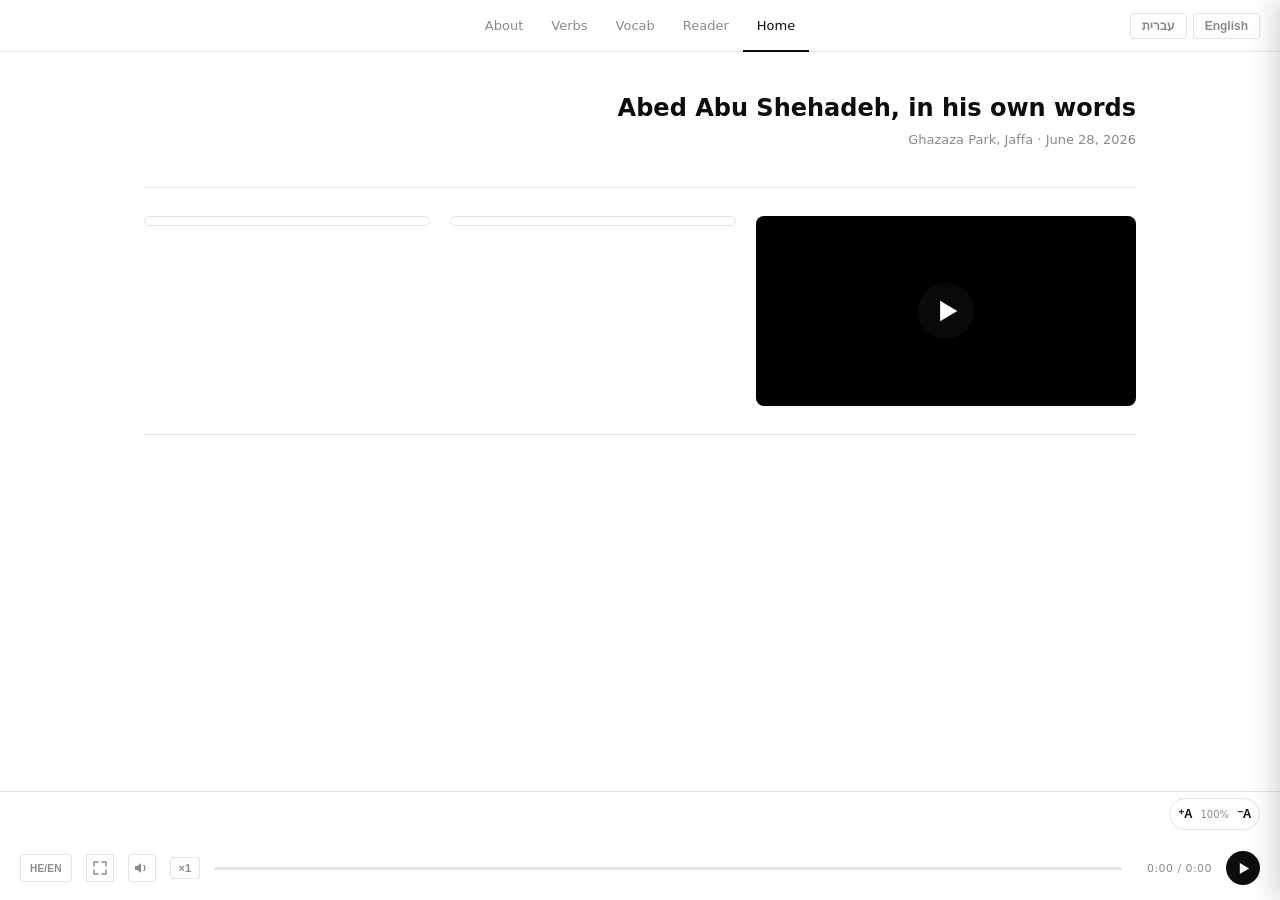
==== commit b8450261: "Reframe Watch tab as a narrative Home page; add build-process section to About - Rename Watch tab to" ====
--- a/app/index.html
+++ b/app/index.html
@@ -13,7 +13,7 @@
   <button class="hamburger-btn" id="hamburger-btn" onclick="openMenu()" aria-label="Menu">
     <svg width="19" height="14" viewBox="0 0 19 14"><rect width="19" height="2"/><rect y="6" width="19" height="2"/><rect y="12" width="19" height="2"/></svg>
   </button>
-  <span class="mobile-header-title" id="mobile-header-title">Watch</span>
+  <span class="mobile-header-title" id="mobile-header-title">Home</span>
   <div class="header-side">
     <div class="lang-switch" id="lang-switch">
       <button class="lang-switch-btn" data-lang="he" onclick="setAppLang('he')">עברית</button>
@@ -21,7 +21,7 @@
     </div>
   </div>
   <nav class="tabs">
-    <div class="tab active" id="tab-watch" onclick="switchTab('watch')">Watch</div>
+    <div class="tab active" id="tab-watch" onclick="switchTab('watch')">Home</div>
     <div class="tab" id="tab-reader" onclick="switchTab('reader')">Reader</div>
     <div class="tab" id="tab-vocab" onclick="switchTab('vocab')">Vocab</div>
     <div class="tab" id="tab-verbs" onclick="switchTab('verbs')">Verbs</div>
@@ -38,7 +38,7 @@
     <button class="side-menu-close" onclick="closeMenu()" aria-label="Close menu">&times;</button>
   </div>
   <div class="side-menu-items">
-    <div class="side-menu-item active" id="menu-tab-watch" onclick="selectMenuTab('watch')">Watch</div>
+    <div class="side-menu-item active" id="menu-tab-watch" onclick="selectMenuTab('watch')">Home</div>
     <div class="side-menu-item" id="menu-tab-reader" onclick="selectMenuTab('reader')">Reader</div>
     <div class="side-menu-item" id="menu-tab-vocab" onclick="selectMenuTab('vocab')">Vocab</div>
     <div class="side-menu-item" id="menu-tab-verbs" onclick="selectMenuTab('verbs')">Verbs</div>
@@ -85,10 +85,6 @@
     </div>
     <div class="audio-toggle-row">
       <button class="audio-toggle-btn on" id="audio-toggle-btn" onclick="toggleAudioMode()" title="Turn off to read without the player driving audio">Audio: On</button>
-      <div class="voice-toggle" id="voice-toggle">
-        <button class="voice-toggle-btn active" data-src="recording" onclick="setAudioSource('recording')" title="The real recorded speech">Recording</button>
-        <button class="voice-toggle-btn" id="voiceover-btn" data-src="voiceover" onclick="setAudioSource('voiceover')" title="AI voiceover of the reading-edition text">AI reading</button>
-      </div>
       <div class="text-size-ctrl" id="text-size-ctrl">
         <button class="text-size-btn" id="text-size-dec" onclick="adjustReaderScale(-1)" aria-label="Decrease text size">A&#8315;</button>
         <span class="text-size-label" id="text-size-label">100%</span>
@@ -96,7 +92,7 @@
       </div>
     </div>
     <div class="audio-bar" id="audio-bar">
-      <audio id="audio-el" src="audio/abed-speech.mp3" preload="metadata"></audio>
+      <audio id="audio-el" src="audio/voiceover/reading-edition.mp3" preload="metadata"></audio>
       <button class="play-btn" id="play-btn" onclick="togglePlay()">
         <svg id="play-icon" width="13" height="13" viewBox="0 0 14 14"><polygon points="3,1 13,7 3,13"/></svg>
       </button>
@@ -164,8 +160,9 @@
   <div class="watch-scroll">
     <div class="watch-wrap">
       <div class="watch-head">
-        <h1 class="watch-title" id="watch-title">Watch the full speech</h1>
-        <p class="watch-intro" id="watch-intro">The original video of the speech, trimmed to cut an unrelated screen-recording moment at the start and the closing remarks in Hebrew at the end. Follow the transcript alongside — it highlights in sync with the video, and you can tap any line to jump there.</p>
+        <h1 class="watch-title" id="watch-title">Abed Abu Shehadeh, in his own words</h1>
+        <div class="watch-subtitle" id="watch-subtitle">Ghazaza Park, Jaffa &middot; June 28, 2026</div>
+        <div class="watch-intro-group" id="watch-intro"></div>
       </div>
       <div class="watch-layout">
         <div class="watch-video-wrap">
@@ -173,6 +170,9 @@
             <source src="video/abed-speech.mp4" type="video/mp4">
             <track id="watch-captions" kind="subtitles" src="video/captions-ar.vtt" srclang="ar" label="العربية">
           </video>
+          <button class="watch-video-play-overlay" id="watch-video-play-overlay" onclick="toggleWatchPlay()" aria-label="Play video">
+            <svg width="24" height="24" viewBox="0 0 14 14"><polygon points="3,1 13,7 3,13"/></svg>
+          </button>
           <div class="watch-mobile-captions" id="watch-mobile-captions">
             <div class="watch-mobile-cap-ar" id="watch-mobile-cap-ar"></div>
             <div class="watch-mobile-cap-tr" id="watch-mobile-cap-tr"></div>
@@ -181,6 +181,7 @@
         <div class="watch-transcript" id="watch-transcript-ar"></div>
         <div class="watch-transcript watch-transcript-tr-panel" id="watch-transcript-tr"></div>
       </div>
+      <div class="watch-outro-group" id="watch-outro"></div>
     </div>
   </div>
   <div class="watch-bottom">
--- a/app/css/style.css
+++ b/app/css/style.css
@@ -88,7 +88,7 @@
 /* ── READER ── */
 .scroll-area { flex: 1; overflow-y: auto; overflow-x: hidden; }
 .reader { max-width: 660px; margin: 0 auto; padding: 40px 0 48px; }
-.lesson-head { padding: 0 28px 32px; border-bottom: 1px solid var(--rule); margin-bottom: 28px; text-align: right; }
+.lesson-head { padding: 0 28px 32px; border-bottom: 1px solid var(--rule); margin-bottom: 28px; text-align: right; user-select: text; -webkit-user-select: text; }
 .lesson-title { font-size: 22px; font-weight: 600; line-height: 1.35; direction: rtl; text-align: start; margin-bottom: 10px; cursor: pointer; transition: opacity .12s; }
 .lesson-title:hover { opacity: .65; }
 body.lang-en .lesson-title { direction: ltr; }
@@ -101,12 +101,14 @@
   font-family: 'Traditional Arabic','Arabic Typesetting','Scheherazade New',serif;
   font-size: 26px; line-height: 1.5; direction: rtl; text-align: right;
   padding: 0 28px 4px; cursor: pointer; transition: opacity .12s;
+  user-select: text; -webkit-user-select: text;
 }
 .lesson-title-ar:hover { opacity: .65; }
 .lesson-location-ar {
   font-family: 'Traditional Arabic','Arabic Typesetting','Scheherazade New',serif;
   font-size: 15px; color: var(--mid); direction: rtl; text-align: right;
   padding: 0 28px 24px; cursor: pointer; transition: opacity .12s;
+  user-select: text; -webkit-user-select: text;
 }
 .lesson-location-ar:hover { opacity: .65; }
 .chunk { padding: 18px 28px; border-right: 3px solid transparent; transition: background .2s, border-color .2s; cursor: pointer; }
@@ -193,11 +195,6 @@
 .audio-toggle-btn:not(.on) { color: var(--mid); background: transparent; border: 1px solid var(--rule); }
 .audio-toggle-btn:not(.on):hover { border-color: var(--black); color: var(--black); }
 .audio-bar.audio-off { display: none; }
-.voice-toggle { display: flex; gap: 4px; }
-.voice-toggle-btn { font-size: 11px; font-weight: 600; letter-spacing: .02em; padding: 5px 10px; border-radius: 3px; cursor: pointer; transition: all .12s; flex-shrink: 0; white-space: nowrap; color: var(--mid); background: transparent; border: 1px solid var(--rule); }
-.voice-toggle-btn:hover:not(:disabled) { border-color: var(--black); color: var(--black); }
-.voice-toggle-btn.active { color: #fff; background: var(--black); border-color: var(--black); }
-.voice-toggle-btn:disabled { opacity: .35; cursor: not-allowed; }
 
 /* ── VERBS VIEW ── */
 .verbs-scroll { flex: 1; overflow-y: auto; }
@@ -398,16 +395,30 @@
 /* WATCH VIEW */
 .watch-scroll { flex: 1; overflow-y: auto; }
 .watch-wrap { max-width: 1040px; margin: 0 auto; padding: 40px 24px 64px; }
-.watch-head { padding-bottom: 24px; border-bottom: 1px solid var(--rule); margin-bottom: 28px; direction: rtl; text-align: start; }
+.watch-head { padding-bottom: 24px; border-bottom: 1px solid var(--rule); margin-bottom: 28px; direction: rtl; text-align: start; user-select: text; -webkit-user-select: text; }
 body.lang-en .watch-head { direction: ltr; }
-.watch-title { font-size: 22px; font-weight: 600; line-height: 1.35; margin-bottom: 10px; }
-.watch-intro { font-size: 14px; line-height: 1.7; color: var(--black); }
+.watch-title { font-size: 24px; font-weight: 600; line-height: 1.35; margin-bottom: 8px; }
+.watch-subtitle { font-size: 13px; color: var(--mid); margin-bottom: 16px; }
+.watch-p { font-size: 15px; line-height: 1.75; color: var(--black); margin: 0 0 12px; }
+.watch-p:last-child { margin-bottom: 0; }
+.watch-outro-group { direction: rtl; text-align: start; margin-top: 28px; padding-top: 24px; border-top: 1px solid var(--rule); user-select: text; -webkit-user-select: text; }
+body.lang-en .watch-outro-group { direction: ltr; }
+#view-watch.theater .watch-outro-group { display: none; }
 /* Three columns: video, Arabic transcript, translation transcript -- separate scrollable panels
    rather than one paired block, so each can be read/scrolled on its own. Clicking a line in
    either panel seeks the video and highlights + scrolls the matching line in both. */
 .watch-layout { display: flex; gap: 20px; align-items: flex-start; }
 .watch-video-wrap { position: relative; flex: 0 0 auto; width: 100%; max-width: 380px; }
 .watch-video { display: block; width: 100%; max-height: 58vh; border-radius: 8px; background: #000; }
+.watch-video-play-overlay {
+  position: absolute; top: 50%; left: 50%; transform: translate(-50%, -50%);
+  width: 56px; height: 56px; border-radius: 50%; border: none;
+  background: rgba(13,13,13,.72); color: #fff; display: flex; align-items: center; justify-content: center;
+  cursor: pointer; transition: background .12s, transform .12s;
+}
+.watch-video-play-overlay svg { fill: #fff; margin-left: 2px; }
+.watch-video-play-overlay:hover { background: rgba(13,13,13,.88); transform: translate(-50%, -50%) scale(1.06); }
+.watch-video-wrap.playing .watch-video-play-overlay { display: none; }
 .watch-transcript { flex: 1; min-width: 0; max-height: 58vh; overflow-y: auto; border: 1px solid var(--rule); border-radius: 8px; padding: 4px 0; user-select: none; -webkit-user-select: none; }
 .watch-cue { padding: 10px 16px; cursor: pointer; border-right: 3px solid transparent; color: var(--mid); transition: background .12s, color .12s; }
 .watch-cue:hover { background: var(--active-bg); }
@@ -452,28 +463,36 @@
 #view-watch.theater .watch-transcript { height: 100%; max-height: none; }
 
 @media (max-width: 720px) {
+  /* Pre-play, the homepage reads like a normal scrollable page -- narrative intro, video at a
+     capped height, narrative outro -- same shape as desktop, just stacked into one column.
+     The transcript stays hidden here regardless; it only ever shows as karaoke captions burned
+     over the video, once playing (theater mode below), which is a separate full-screen layout
+     entered automatically on play and unaffected by these pre-play rules. */
+  .watch-wrap { width: 100%; padding: 20px 16px 40px; }
   .watch-layout { flex-direction: column; }
-  .watch-video-wrap { max-width: 100%; margin: 0 auto; }
-  .watch-video { max-height: 36vh; margin: 0 auto; }
-  .watch-transcript { max-height: 24vh; width: 100%; }
-
-  /* Mobile theater mode: video-first, full-screen-feeling, with karaoke captions overlaid on
-     the video itself rather than separate scrolling columns (those get hidden entirely). */
-  #view-watch.theater .watch-wrap { padding: 10px 12px 0; }
-  #view-watch.theater .watch-layout { flex: 1; min-height: 0; }
-  #view-watch.theater .watch-video-wrap { width: 100%; max-width: 100%; height: 100%; flex: 1; min-height: 0; display: flex; align-items: center; }
+  .watch-video-wrap { width: 100%; max-width: 100%; margin: 0 0 4px; }
+  .watch-video { width: 100%; height: auto; max-height: 42vh; object-fit: contain; margin: 0 auto; }
+  .watch-transcript { display: none; }
+
+  /* Mobile theater mode: video fills the whole view edge-to-edge (no wrap padding), with the
+     head/intro/outro swapped for karaoke captions burned over the video, so it reads as a real
+     full-screen player. Also hides the app's global header/tab bar (see body class toggle in
+     enterWatchTheater/exitWatchTheater, app.js) since .header lives outside #view-watch and
+     can't be reached by a selector scoped to it alone. */
+  #view-watch.theater .watch-wrap { padding: 0; }
+  #view-watch.theater .watch-video-wrap { width: 100%; max-width: 100%; height: 100%; margin: 0; }
   #view-watch.theater .watch-video { width: 100%; height: 100%; max-height: none; object-fit: contain; }
-  #view-watch.theater .watch-transcript { display: none; }
   #view-watch.theater .watch-mobile-captions {
     display: block; position: absolute; left: 0; right: 0; bottom: 0;
     padding: 18px 16px calc(14px + env(safe-area-inset-bottom));
     background: linear-gradient(to top, rgba(0,0,0,.8), rgba(0,0,0,0));
   }
+  body.watch-theater-active .header { display: none; }
 }
 
 /* ABOUT VIEW */
 .about-scroll { flex: 1; overflow-y: auto; }
-.about-wrap { max-width: 640px; margin: 0 auto; padding: 40px 24px 64px; }
+.about-wrap { max-width: 640px; margin: 0 auto; padding: 40px 24px 64px; user-select: text; -webkit-user-select: text; }
 .about-section { margin-bottom: 40px; }
 .about-eyebrow { font-size: 11px; letter-spacing: .1em; text-transform: uppercase; color: var(--mid); margin-bottom: 8px; }
 .about-heading { font-size: 20px; font-weight: 600; margin: 0 0 14px; color: var(--black); }
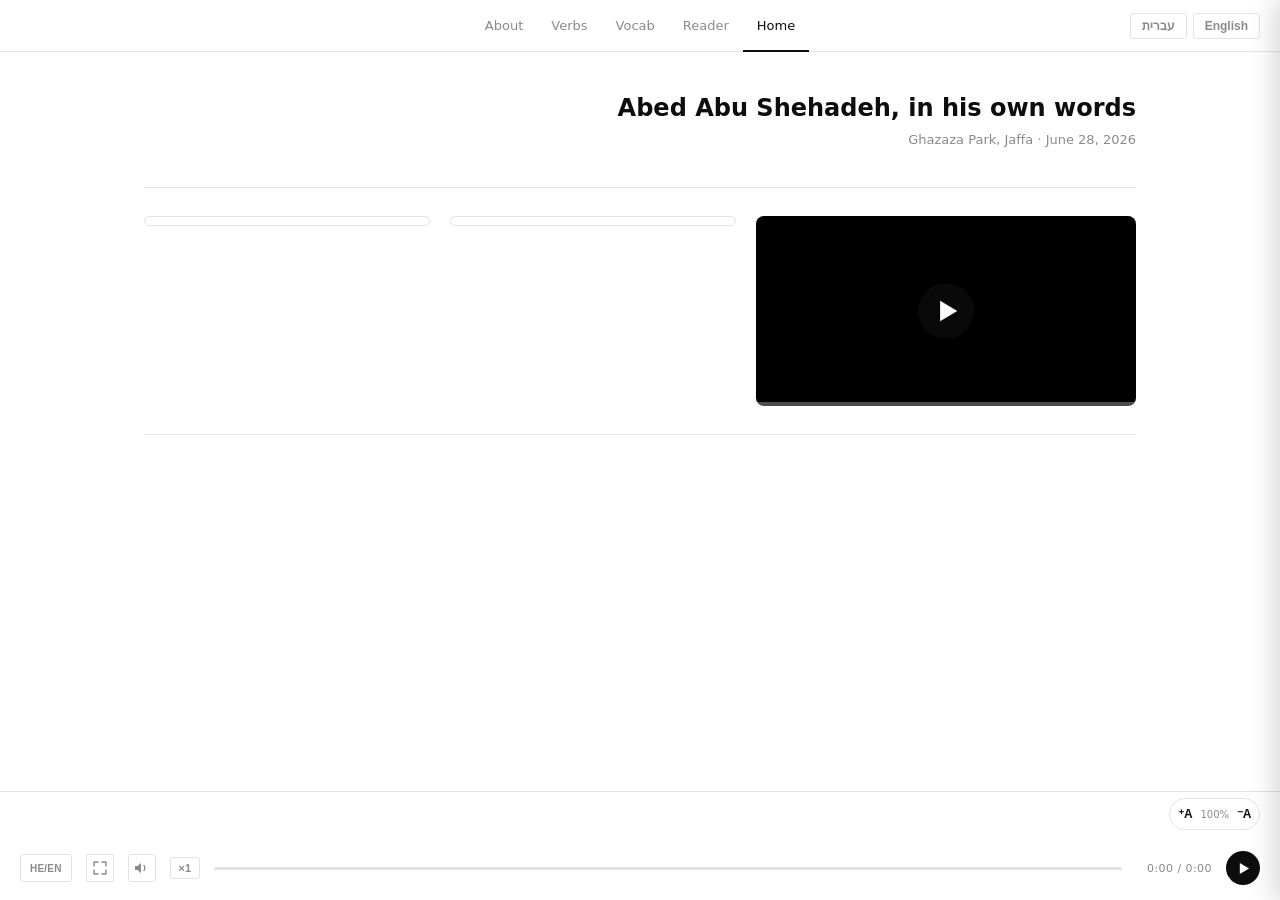
==== commit d4de84b0: "Add draggable scrub bar on video overlay; freeze wifi-toggle glitch out of speech video - Add a thin" ====
--- a/app/index.html
+++ b/app/index.html
@@ -173,6 +173,11 @@
           <button class="watch-video-play-overlay" id="watch-video-play-overlay" onclick="toggleWatchPlay()" aria-label="Play video">
             <svg width="24" height="24" viewBox="0 0 14 14"><polygon points="3,1 13,7 3,13"/></svg>
           </button>
+          <div class="watch-video-scrubber-hit" id="watch-video-scrubber-hit">
+            <div class="watch-video-scrubber-track">
+              <div class="watch-video-scrubber-fill" id="watch-video-scrubber-fill"></div>
+            </div>
+          </div>
           <div class="watch-mobile-captions" id="watch-mobile-captions">
             <div class="watch-mobile-cap-ar" id="watch-mobile-cap-ar"></div>
             <div class="watch-mobile-cap-tr" id="watch-mobile-cap-tr"></div>
--- a/app/css/style.css
+++ b/app/css/style.css
@@ -412,13 +412,24 @@
 .watch-video { display: block; width: 100%; max-height: 58vh; border-radius: 8px; background: #000; }
 .watch-video-play-overlay {
   position: absolute; top: 50%; left: 50%; transform: translate(-50%, -50%);
-  width: 56px; height: 56px; border-radius: 50%; border: none;
+  width: 56px; height: 56px; border-radius: 50%; border: none; z-index: 7;
   background: rgba(13,13,13,.72); color: #fff; display: flex; align-items: center; justify-content: center;
   cursor: pointer; transition: background .12s, transform .12s;
 }
 .watch-video-play-overlay svg { fill: #fff; margin-left: 2px; }
 .watch-video-play-overlay:hover { background: rgba(13,13,13,.88); transform: translate(-50%, -50%) scale(1.06); }
 .watch-video-wrap.playing .watch-video-play-overlay { display: none; }
+/* Thin draggable scrub bar burned onto the bottom edge of the video itself (distinct from the
+   toolbar's scrubber below) -- .watch-video-scrubber-hit is the generous touch/click target;
+   .watch-video-scrubber-track is just the visible sliver, thickening slightly on hover/drag. */
+.watch-video-scrubber-hit {
+  position: absolute; left: 0; right: 0; bottom: 0; height: 22px; z-index: 6;
+  display: flex; align-items: flex-end; cursor: pointer; touch-action: none;
+}
+.watch-video-scrubber-track { width: 100%; height: 4px; background: rgba(255,255,255,.3); transition: height .12s; }
+.watch-video-scrubber-hit:hover .watch-video-scrubber-track,
+.watch-video-scrubber-hit.dragging .watch-video-scrubber-track { height: 7px; }
+.watch-video-scrubber-fill { height: 100%; width: 0%; background: #fff; }
 .watch-transcript { flex: 1; min-width: 0; max-height: 58vh; overflow-y: auto; border: 1px solid var(--rule); border-radius: 8px; padding: 4px 0; user-select: none; -webkit-user-select: none; }
 .watch-cue { padding: 10px 16px; cursor: pointer; border-right: 3px solid transparent; color: var(--mid); transition: background .12s, color .12s; }
 .watch-cue:hover { background: var(--active-bg); }
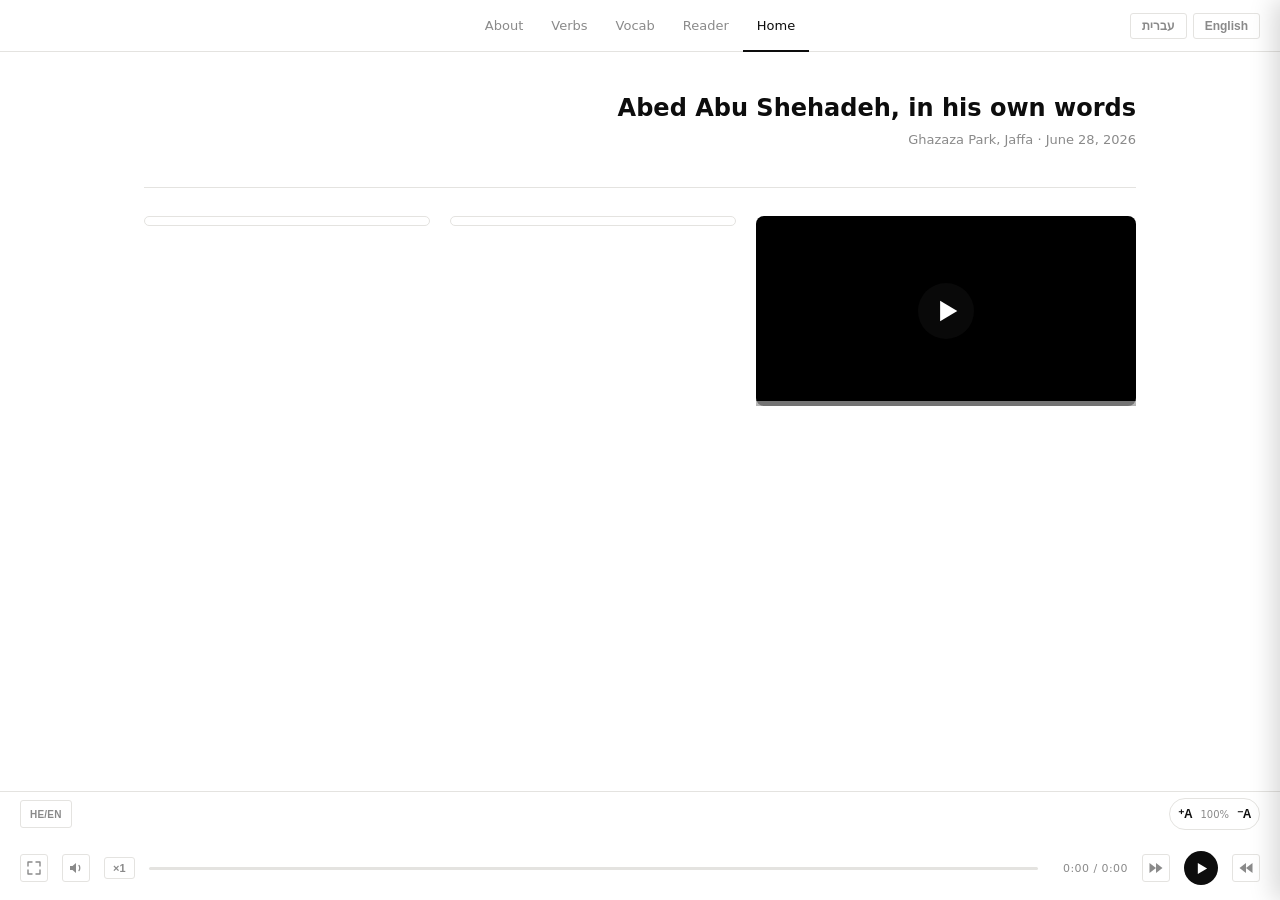
==== commit 171ba159: "Fix mobile Watch tab: add clear exit button, restore subtitle toggle The video toolbar had grown to " ====
--- a/app/index.html
+++ b/app/index.html
@@ -52,11 +52,7 @@
     <main class="reader" id="reader">
       <div class="lesson-head">
         <h1 class="lesson-title" id="lesson-title" onclick="showHeaderGloss('title')">Abed Abu Shehadeh's Speech</h1>
-        <div class="lesson-meta">
-          <span class="lesson-meta-item"><span class="lesson-meta-label" id="meta-speaker-label">Speaker:</span> <span id="meta-speaker-value">Abed Abu Shehadeh</span></span>
-          <span class="lesson-meta-item"><span class="lesson-meta-label" id="meta-location-label">Location:</span> <span id="meta-location-value">Jaffa &middot; June 28, 2026</span></span>
-        </div>
-        <p class="lesson-intro" id="lesson-intro">Abed Abu Shehadeh's call to a grieving, frustrated Jaffa — recorded live at a protest against organized crime and police inaction, then cleaned up here into a readable text synced with the real audio. Listen first, then read: tap any word, or drag across a phrase, for its meaning. The full story is in the About tab.</p>
+        <p class="lesson-intro" id="lesson-intro">This is a simplified version of the speech — the spoken Palestinian dialect of Jaffa, preserved, but cleaned up so it reads like an essay. It's fully voweled with tashkeel and accompanied by an AI voice in sync, to support pronunciation if you need it. Tap any word, or drag across a phrase, for its meaning, and save what you want to keep studying to Vocab.</p>
       </div>
       <div class="lesson-title-ar" id="lesson-title-ar" onclick="showHeaderGloss('title')">&#1603;َ&#1604;ِ&#1605;َ&#1577; &#1593;َ&#1576;ْ&#1583; &#1571;َ&#1576;ُ&#1608; &#1588;َ&#1581;َ&#1575;&#1583;َ&#1577;</div>
       <div class="lesson-location-ar" id="lesson-location-ar" onclick="showHeaderGloss('location')">وقفة يافا — حديقة الغزازوة، ٢٨ حزيران ٢٠٢٦</div>
@@ -170,6 +166,9 @@
             <source src="video/abed-speech.mp4" type="video/mp4">
             <track id="watch-captions" kind="subtitles" src="video/captions-ar.vtt" srclang="ar" label="العربية">
           </video>
+          <button class="watch-close-btn" id="watch-close-btn" onclick="exitWatchTheater()" title="Exit expanded view" aria-label="Close video, back to Home">
+            <svg width="13" height="13" viewBox="0 0 13 13" stroke="currentColor" stroke-width="1.6" stroke-linecap="round"><line x1="1" y1="1" x2="12" y2="12"/><line x1="12" y1="1" x2="1" y2="12"/></svg>
+          </button>
           <button class="watch-video-play-overlay" id="watch-video-play-overlay" onclick="toggleWatchPlay()" aria-label="Play video">
             <svg width="24" height="24" viewBox="0 0 14 14"><polygon points="3,1 13,7 3,13"/></svg>
           </button>
@@ -186,7 +185,6 @@
         <div class="watch-transcript" id="watch-transcript-ar"></div>
         <div class="watch-transcript watch-transcript-tr-panel" id="watch-transcript-tr"></div>
       </div>
-      <div class="watch-outro-group" id="watch-outro"></div>
     </div>
   </div>
   <div class="watch-bottom">
@@ -196,13 +194,22 @@
         <span class="text-size-label" id="watch-text-size-label">100%</span>
         <button class="text-size-btn" id="watch-text-size-inc" onclick="adjustWatchScale(1)" aria-label="Increase text size">A&#8314;</button>
       </div>
+      <button class="mute-btn watch-tr-toggle-btn active" id="watch-tr-toggle-btn" onclick="toggleWatchTranslationVisible()" title="Hide translation">
+        <span aria-hidden="true">HE/EN</span>
+      </button>
     </div>
     <div class="audio-bar" id="watch-toolbar">
+      <button class="mute-btn skip-btn" id="watch-skip-back-btn" onclick="skipWatch(-5)" title="Back 5 seconds" aria-label="Back 5 seconds">
+        <svg width="14" height="12" viewBox="0 0 14 12" fill="currentColor"><polygon points="7,1 7,11 0.5,6"/><polygon points="13.5,1 13.5,11 7,6"/></svg>
+      </button>
       <button class="play-btn" id="watch-play-btn" onclick="toggleWatchPlay()">
         <svg id="watch-play-icon" width="13" height="13" viewBox="0 0 14 14"><polygon points="3,1 13,7 3,13"/></svg>
       </button>
+      <button class="mute-btn skip-btn" id="watch-skip-fwd-btn" onclick="skipWatch(5)" title="Forward 5 seconds" aria-label="Forward 5 seconds">
+        <svg width="14" height="12" viewBox="0 0 14 12" fill="currentColor"><polygon points="7,1 7,11 13.5,6"/><polygon points="0.5,1 0.5,11 7,6"/></svg>
+      </button>
       <span class="time-label" id="watch-time-label">0:00 / 0:00</span>
-      <div class="scrubber" onclick="scrubWatch(event)">
+      <div class="scrubber" id="watch-scrubber">
         <div class="scrubber-fill" id="watch-scrubber-fill" style="width:0%"></div>
       </div>
       <button class="speed-btn" id="watch-speed-btn" onclick="cycleWatchSpeed()">1&times;</button>
@@ -216,9 +223,6 @@
         <svg id="watch-theater-icon" width="14" height="14" viewBox="0 0 14 14" fill="none" stroke="currentColor" stroke-width="1.4" stroke-linecap="round" stroke-linejoin="round">
           <path d="M1 5V1H5"/><path d="M13 5V1H9"/><path d="M1 9V13H5"/><path d="M13 9V13H9"/>
         </svg>
-      </button>
-      <button class="mute-btn watch-tr-toggle-btn active" id="watch-tr-toggle-btn" onclick="toggleWatchTranslationVisible()" title="Hide translation">
-        <span aria-hidden="true">HE/EN</span>
       </button>
     </div>
   </div>
--- a/app/css/style.css
+++ b/app/css/style.css
@@ -92,9 +92,6 @@
 .lesson-title { font-size: 22px; font-weight: 600; line-height: 1.35; direction: rtl; text-align: start; margin-bottom: 10px; cursor: pointer; transition: opacity .12s; }
 .lesson-title:hover { opacity: .65; }
 body.lang-en .lesson-title { direction: ltr; }
-.lesson-meta { display: flex; flex-wrap: wrap; gap: 4px 18px; font-size: 12px; color: var(--mid); direction: rtl; text-align: start; }
-body.lang-en .lesson-meta { direction: ltr; }
-.lesson-meta-label { font-weight: 700; letter-spacing: .04em; text-transform: uppercase; font-size: 10px; }
 .lesson-intro { font-size: 14px; line-height: 1.7; color: var(--black); margin-top: 12px; direction: rtl; text-align: start; }
 body.lang-en .lesson-intro { direction: ltr; }
 .lesson-title-ar {
@@ -381,16 +378,28 @@
   color: var(--mid); font-size: 16px; line-height: 1; transition: all .12s;
 }
 .vocab-row-delete:hover { border-color: #b33; color: #b33; }
+.vocab-row-pronounce {
+  flex-shrink: 0; width: 26px; height: 26px; border-radius: 50%;
+  border: 1px solid var(--rule); background: transparent; cursor: pointer;
+  display: flex; align-items: center; justify-content: center;
+  color: var(--mid); transition: all .12s;
+}
+.vocab-row-pronounce:hover { border-color: var(--black); color: var(--black); }
+.vocab-row-pronounce.playing { background: var(--black); color: #fff; border-color: var(--black); }
 .vocab-expand { max-height: 0; overflow: hidden; opacity: 0; transition: max-height .25s cubic-bezier(.25,.8,.25,1), opacity .2s; }
 .vocab-expand.open { max-height: 260px; opacity: 1; }
 .vocab-expand-inner { padding: 0 0 16px; }
-.vocab-expand-time { font-size: 10px; color: var(--mid); letter-spacing: .06em; margin-bottom: 8px; direction: ltr; text-align: right; font-variant-numeric: tabular-nums; }
+.vocab-expand-head { display: flex; align-items: center; justify-content: space-between; gap: 8px; margin-bottom: 8px; }
+.vocab-expand-time { font-size: 10px; color: var(--mid); letter-spacing: .06em; direction: ltr; text-align: right; font-variant-numeric: tabular-nums; }
 .vocab-expand-text {
   font-family: 'Traditional Arabic','Arabic Typesetting','Scheherazade New',serif;
   font-size: 16px; line-height: 1.9; direction: rtl; text-align: right;
   background: var(--active-bg); border-radius: 6px; padding: 12px 14px;
 }
 .chunk-preview-hl { background: var(--black); color: #fff; border-radius: 3px; padding: 1px 5px; }
+/* currentColor (not a fixed color) so the underline reads correctly both on plain text (dark)
+   and nested inside .chunk-preview-hl's black background (white) without a separate override. */
+.chunk-preview-word.live { box-shadow: inset 0 -3px 0 0 currentColor; }
 
 /* WATCH VIEW */
 .watch-scroll { flex: 1; overflow-y: auto; }
@@ -401,9 +410,6 @@
 .watch-subtitle { font-size: 13px; color: var(--mid); margin-bottom: 16px; }
 .watch-p { font-size: 15px; line-height: 1.75; color: var(--black); margin: 0 0 12px; }
 .watch-p:last-child { margin-bottom: 0; }
-.watch-outro-group { direction: rtl; text-align: start; margin-top: 28px; padding-top: 24px; border-top: 1px solid var(--rule); user-select: text; -webkit-user-select: text; }
-body.lang-en .watch-outro-group { direction: ltr; }
-#view-watch.theater .watch-outro-group { display: none; }
 /* Three columns: video, Arabic transcript, translation transcript -- separate scrollable panels
    rather than one paired block, so each can be read/scrolled on its own. Clicking a line in
    either panel seeks the video and highlights + scrolls the matching line in both. */
@@ -419,17 +425,35 @@
 .watch-video-play-overlay svg { fill: #fff; margin-left: 2px; }
 .watch-video-play-overlay:hover { background: rgba(13,13,13,.88); transform: translate(-50%, -50%) scale(1.06); }
 .watch-video-wrap.playing .watch-video-play-overlay { display: none; }
-/* Thin draggable scrub bar burned onto the bottom edge of the video itself (distinct from the
+/* Close/back-to-Home control, burned onto the video itself -- only shown once theater/expanded
+   mode is active, since that's the only state where the video covers the rest of the homepage
+   and the toolbar below can get crowded (see mobile toolbar rules). Physical top-right corner,
+   not RTL-mirrored, matching the other overlay controls (scrubber, timestamps) that stay LTR. */
+.watch-close-btn {
+  display: none; position: absolute; top: 12px; right: 12px; z-index: 8;
+  width: 32px; height: 32px; border-radius: 50%; border: none;
+  background: rgba(13,13,13,.65); color: #fff; align-items: center; justify-content: center;
+  cursor: pointer; transition: background .12s;
+}
+.watch-close-btn:hover { background: rgba(13,13,13,.88); }
+#view-watch.theater .watch-close-btn { display: flex; }
+/* Draggable scrub bar burned onto the bottom edge of the video itself (distinct from the
    toolbar's scrubber below) -- .watch-video-scrubber-hit is the generous touch/click target;
-   .watch-video-scrubber-track is just the visible sliver, thickening slightly on hover/drag. */
+   .watch-video-scrubber-track is the visible bar, thickening slightly on hover/drag. A dark
+   scrim sits behind it so the (white) track/fill still reads over bright video frames. */
 .watch-video-scrubber-hit {
-  position: absolute; left: 0; right: 0; bottom: 0; height: 22px; z-index: 6;
+  position: absolute; left: 0; right: 0; bottom: 0; height: 26px; z-index: 6;
   display: flex; align-items: flex-end; cursor: pointer; touch-action: none;
-}
-.watch-video-scrubber-track { width: 100%; height: 4px; background: rgba(255,255,255,.3); transition: height .12s; }
+  background: linear-gradient(to top, rgba(0,0,0,.55), rgba(0,0,0,0));
+}
+.watch-video-scrubber-track { position: relative; width: 100%; height: 5px; background: rgba(255,255,255,.45); transition: height .12s; }
 .watch-video-scrubber-hit:hover .watch-video-scrubber-track,
-.watch-video-scrubber-hit.dragging .watch-video-scrubber-track { height: 7px; }
-.watch-video-scrubber-fill { height: 100%; width: 0%; background: #fff; }
+.watch-video-scrubber-hit.dragging .watch-video-scrubber-track { height: 8px; }
+/* Anchored with position+left rather than plain flow width -- the app's RTL layout otherwise
+   flips which edge is "start", growing this fill from the opposite side from the toolbar's
+   .scrubber-fill below (which is absolute for the same reason) and from where the drag math
+   (always physical-left-is-0%) expects it. */
+.watch-video-scrubber-fill { position: absolute; left: 0; top: 0; bottom: 0; width: 0%; background: #fff; }
 .watch-transcript { flex: 1; min-width: 0; max-height: 58vh; overflow-y: auto; border: 1px solid var(--rule); border-radius: 8px; padding: 4px 0; user-select: none; -webkit-user-select: none; }
 .watch-cue { padding: 10px 16px; cursor: pointer; border-right: 3px solid transparent; color: var(--mid); transition: background .12s, color .12s; }
 .watch-cue:hover { background: var(--active-bg); }
@@ -499,6 +523,14 @@
     background: linear-gradient(to top, rgba(0,0,0,.8), rgba(0,0,0,0));
   }
   body.watch-theater-active .header { display: none; }
+  .watch-close-btn { top: calc(12px + env(safe-area-inset-top)); }
+
+  /* Toolbar has 6 controls at this width (theater-expand button hidden below, since the close
+     button above already covers "exit expanded view" on mobile) -- tighten gap/padding so
+     nothing gets pushed past the screen edge, which is what silently ate the theater/translation
+     buttons before (they rendered off-canvas with no scroll affordance to reach them). */
+  #watch-toolbar { gap: 8px; padding: 0 12px; }
+  #watch-theater-btn { display: none; }
 }
 
 /* ABOUT VIEW */
@@ -509,7 +541,7 @@
 .about-heading { font-size: 20px; font-weight: 600; margin: 0 0 14px; color: var(--black); }
 .about-text { font-size: 15px; line-height: 1.7; color: var(--black); margin: 0 0 12px; }
 .about-text:last-child { margin-bottom: 0; }
-.about-source { padding-top: 20px; border-top: 1px solid var(--rule); font-size: 12px; color: var(--mid); }
+.about-source { margin-top: 8px; font-size: 12px; color: var(--mid); }
 .about-source a { color: var(--mid); text-decoration: underline; }
 .about-source a:hover { color: var(--black); }
 
@@ -567,7 +599,7 @@
 
   /* — bigger touch targets for small icon buttons — */
   .mute-btn { width: 36px; height: 36px; }
-  .vocab-row-toggle, .vocab-row-delete { width: 36px; height: 36px; }
+  .vocab-row-toggle, .vocab-row-delete, .vocab-row-pronounce { width: 36px; height: 36px; }
   .en-chip { padding: 6px 10px; }
   .text-size-btn { width: 32px; height: 32px; }
 
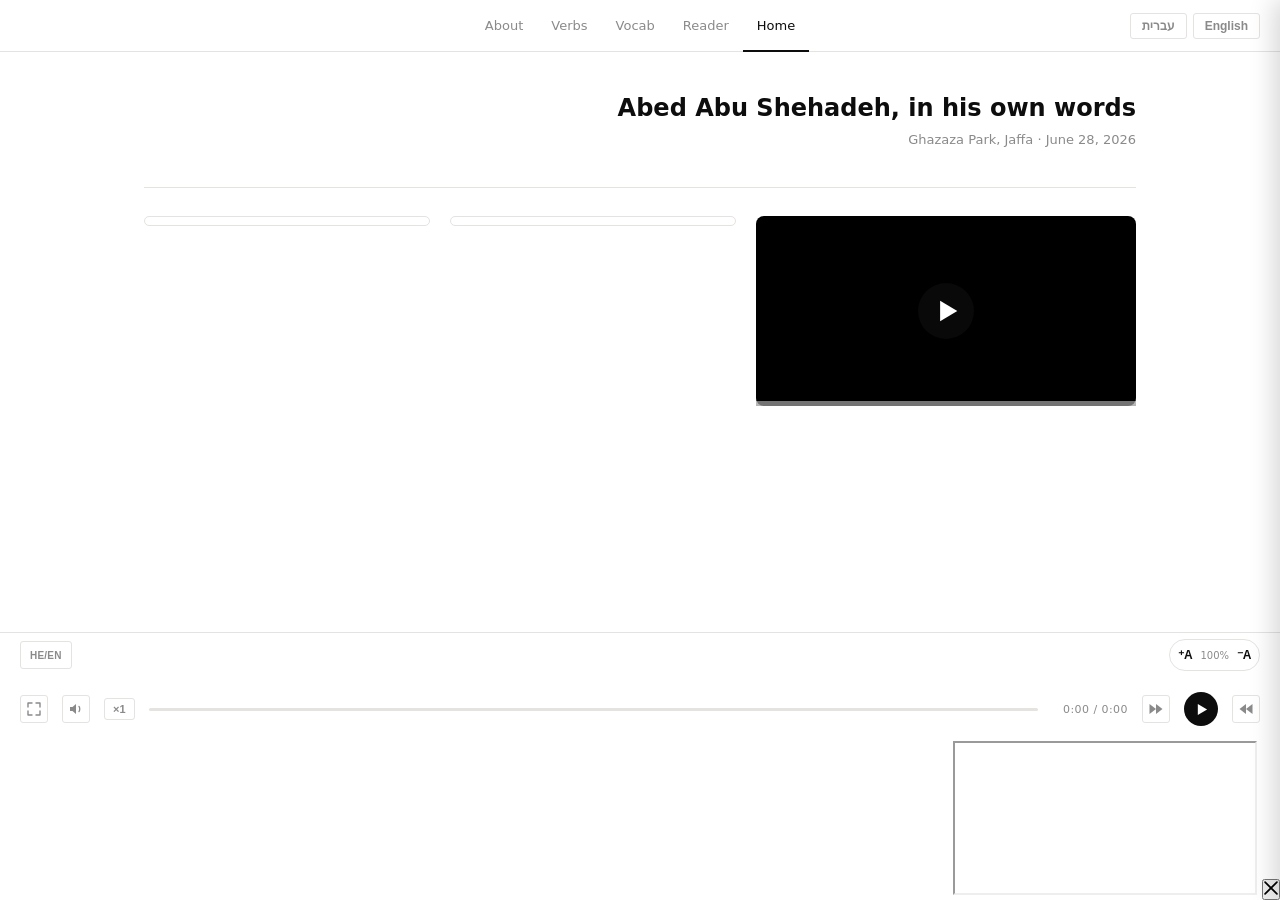
==== commit 2931d08c: "Set page title and Open Graph metadata for link previews Was just "Arabic Lab — Reader" with no desc" ====
--- a/app/index.html
+++ b/app/index.html
@@ -2,7 +2,12 @@
 <html lang="ar">
 <head>
 <meta charset="UTF-8">
-<title>Arabic Lab — Reader</title>
+<title>Abed Abu Shehadeh, in his own words</title>
+<meta name="description" content="A language-learning tool built around a real protest speech in Jaffa — video, synced reading text, vocab and verbs, in Hebrew and English.">
+<meta property="og:title" content="Abed Abu Shehadeh, in his own words">
+<meta property="og:description" content="A language-learning tool built around a real protest speech in Jaffa — video, synced reading text, vocab and verbs, in Hebrew and English.">
+<meta property="og:type" content="website">
+<meta property="og:url" content="https://daniel-disrupt.github.io/arabic-lab/">
 <meta name="viewport" content="width=device-width, initial-scale=1">
 <link rel="stylesheet" href="css/style.css">
 </head>
@@ -168,6 +173,11 @@
           </video>
           <button class="watch-close-btn" id="watch-close-btn" onclick="exitWatchTheater()" title="Exit expanded view" aria-label="Close video, back to Home">
             <svg width="13" height="13" viewBox="0 0 13 13" stroke="currentColor" stroke-width="1.6" stroke-linecap="round"><line x1="1" y1="1" x2="12" y2="12"/><line x1="12" y1="1" x2="1" y2="12"/></svg>
+          </button>
+          <button class="watch-expand-btn" id="watch-expand-btn" onclick="enterWatchTheater()" title="Expand" aria-label="Expand video to fullscreen">
+            <svg width="14" height="14" viewBox="0 0 14 14" fill="none" stroke="currentColor" stroke-width="1.4" stroke-linecap="round" stroke-linejoin="round">
+              <path d="M1 5V1H5"/><path d="M13 5V1H9"/><path d="M1 9V13H5"/><path d="M13 9V13H9"/>
+            </svg>
           </button>
           <button class="watch-video-play-overlay" id="watch-video-play-overlay" onclick="toggleWatchPlay()" aria-label="Play video">
             <svg width="24" height="24" viewBox="0 0 14 14"><polygon points="3,1 13,7 3,13"/></svg>
@@ -239,6 +249,15 @@
 
 <div class="toast" id="toast"></div>
 
+<!-- AI-PROCESS DOC MODAL (opened from the About tab, keeps the reader inside the app) -->
+<div class="doc-modal-backdrop" id="doc-modal-backdrop" onclick="closeAiProcessDoc()"></div>
+<div class="doc-modal" id="doc-modal">
+  <button class="doc-modal-close" id="doc-modal-close" onclick="closeAiProcessDoc()" aria-label="Close">
+    <svg width="14" height="14" viewBox="0 0 13 13" stroke="currentColor" stroke-width="1.6" stroke-linecap="round"><line x1="1" y1="1" x2="12" y2="12"/><line x1="12" y1="1" x2="1" y2="12"/></svg>
+  </button>
+  <iframe class="doc-modal-iframe" id="doc-modal-iframe" title="Building Arabic Lab with Agentic AI"></iframe>
+</div>
+
 <script src="js/lesson-data.js"></script>
 <script src="js/voiceover-data.js"></script>
 <script src="js/verbs-data.js"></script>
--- a/app/css/style.css
+++ b/app/css/style.css
@@ -437,6 +437,18 @@
 }
 .watch-close-btn:hover { background: rgba(13,13,13,.88); }
 #view-watch.theater .watch-close-btn { display: flex; }
+/* Mirror image of the close button above: lets you re-enter expanded/theater mode from the
+   docked video once it's already playing (mobile-only -- desktop's toolbar theater button
+   already covers this, see @media block below). Without this, exiting theater on mobile while
+   the video keeps playing left no way back in short of pausing and pressing play again. */
+.watch-expand-btn {
+  display: none; position: absolute; top: 12px; right: 12px; z-index: 8;
+  width: 32px; height: 32px; border-radius: 50%; border: none;
+  background: rgba(13,13,13,.55); color: #fff; align-items: center; justify-content: center;
+  cursor: pointer; transition: background .12s;
+}
+.watch-expand-btn:hover { background: rgba(13,13,13,.8); }
+#view-watch.theater .watch-expand-btn { display: none; }
 /* Draggable scrub bar burned onto the bottom edge of the video itself (distinct from the
    toolbar's scrubber below) -- .watch-video-scrubber-hit is the generous touch/click target;
    .watch-video-scrubber-track is the visible bar, thickening slightly on hover/drag. A dark
@@ -508,6 +520,8 @@
   .watch-video-wrap { width: 100%; max-width: 100%; margin: 0 0 4px; }
   .watch-video { width: 100%; height: auto; max-height: 42vh; object-fit: contain; margin: 0 auto; }
   .watch-transcript { display: none; }
+  .watch-expand-btn { display: flex; }
+  #view-watch.theater .watch-expand-btn { display: none; }
 
   /* Mobile theater mode: video fills the whole view edge-to-edge (no wrap padding), with the
      head/intro/outro swapped for karaoke captions burned over the video, so it reads as a real
